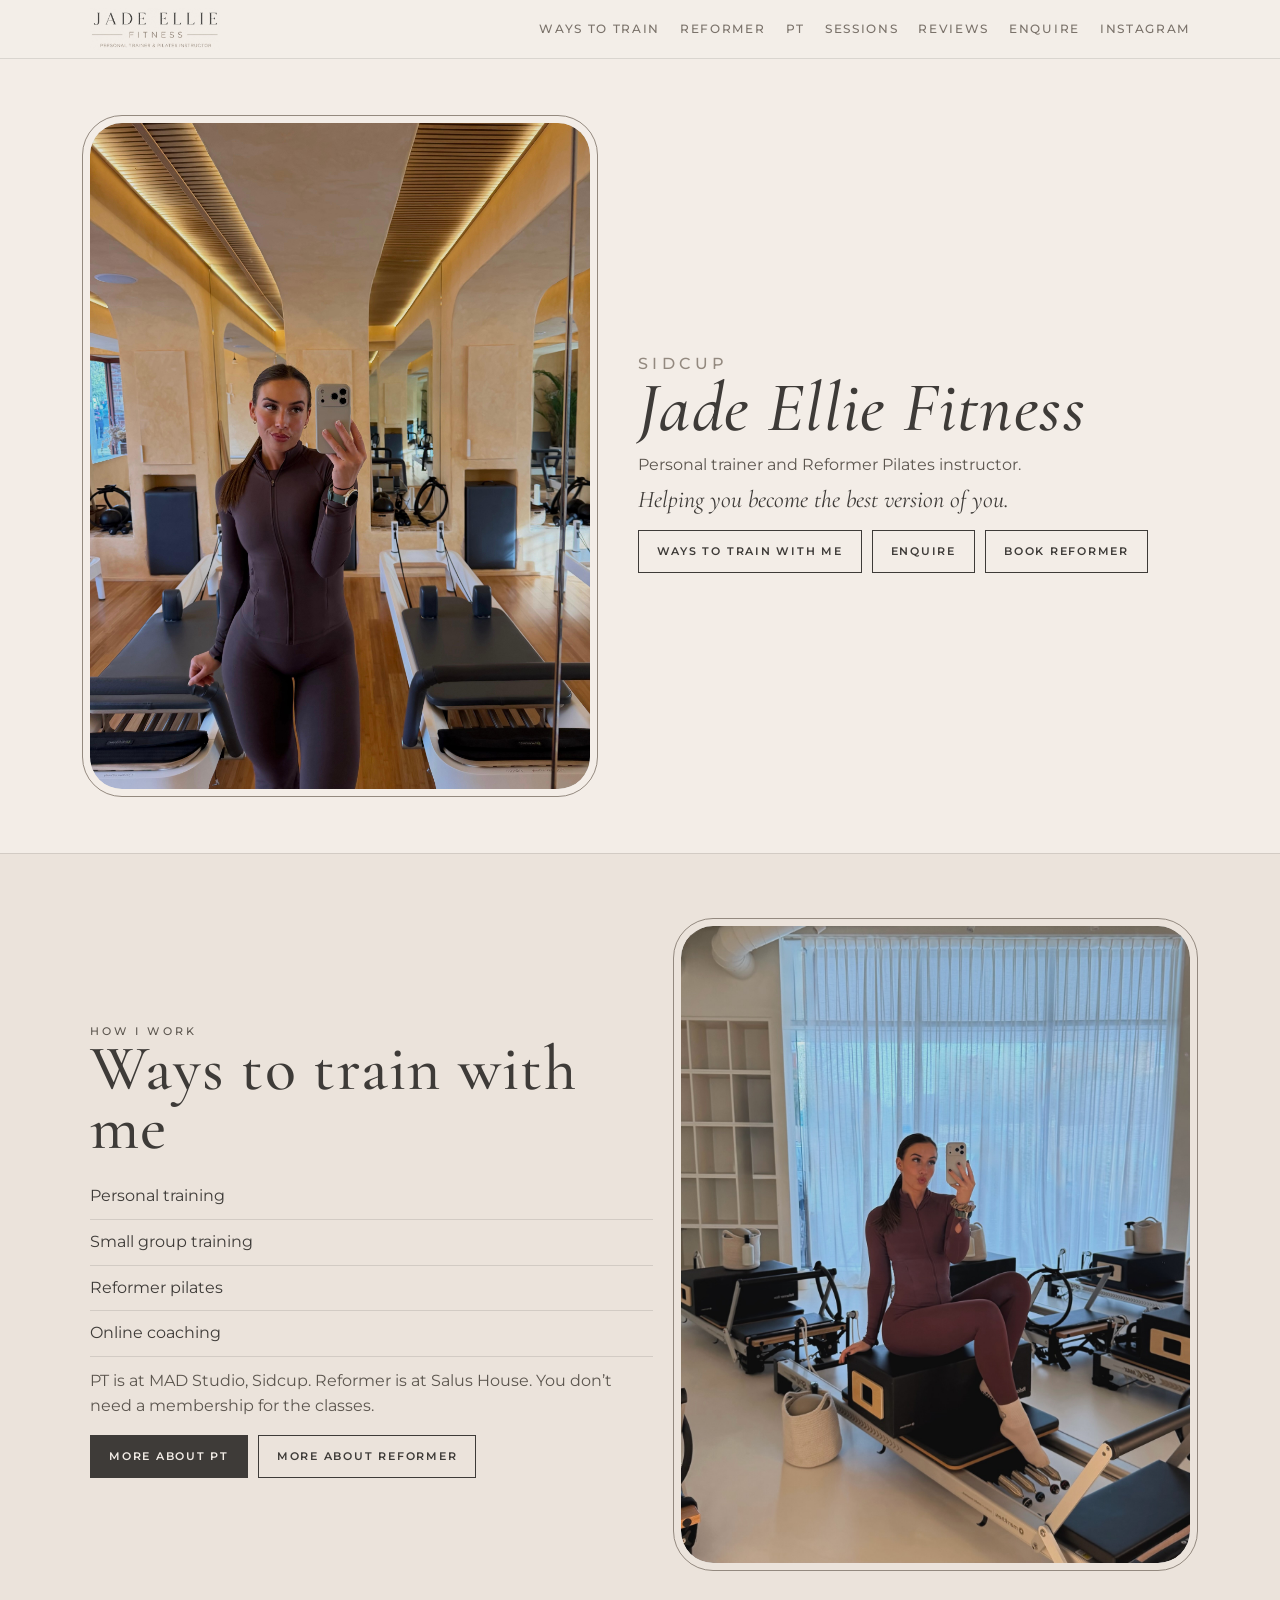
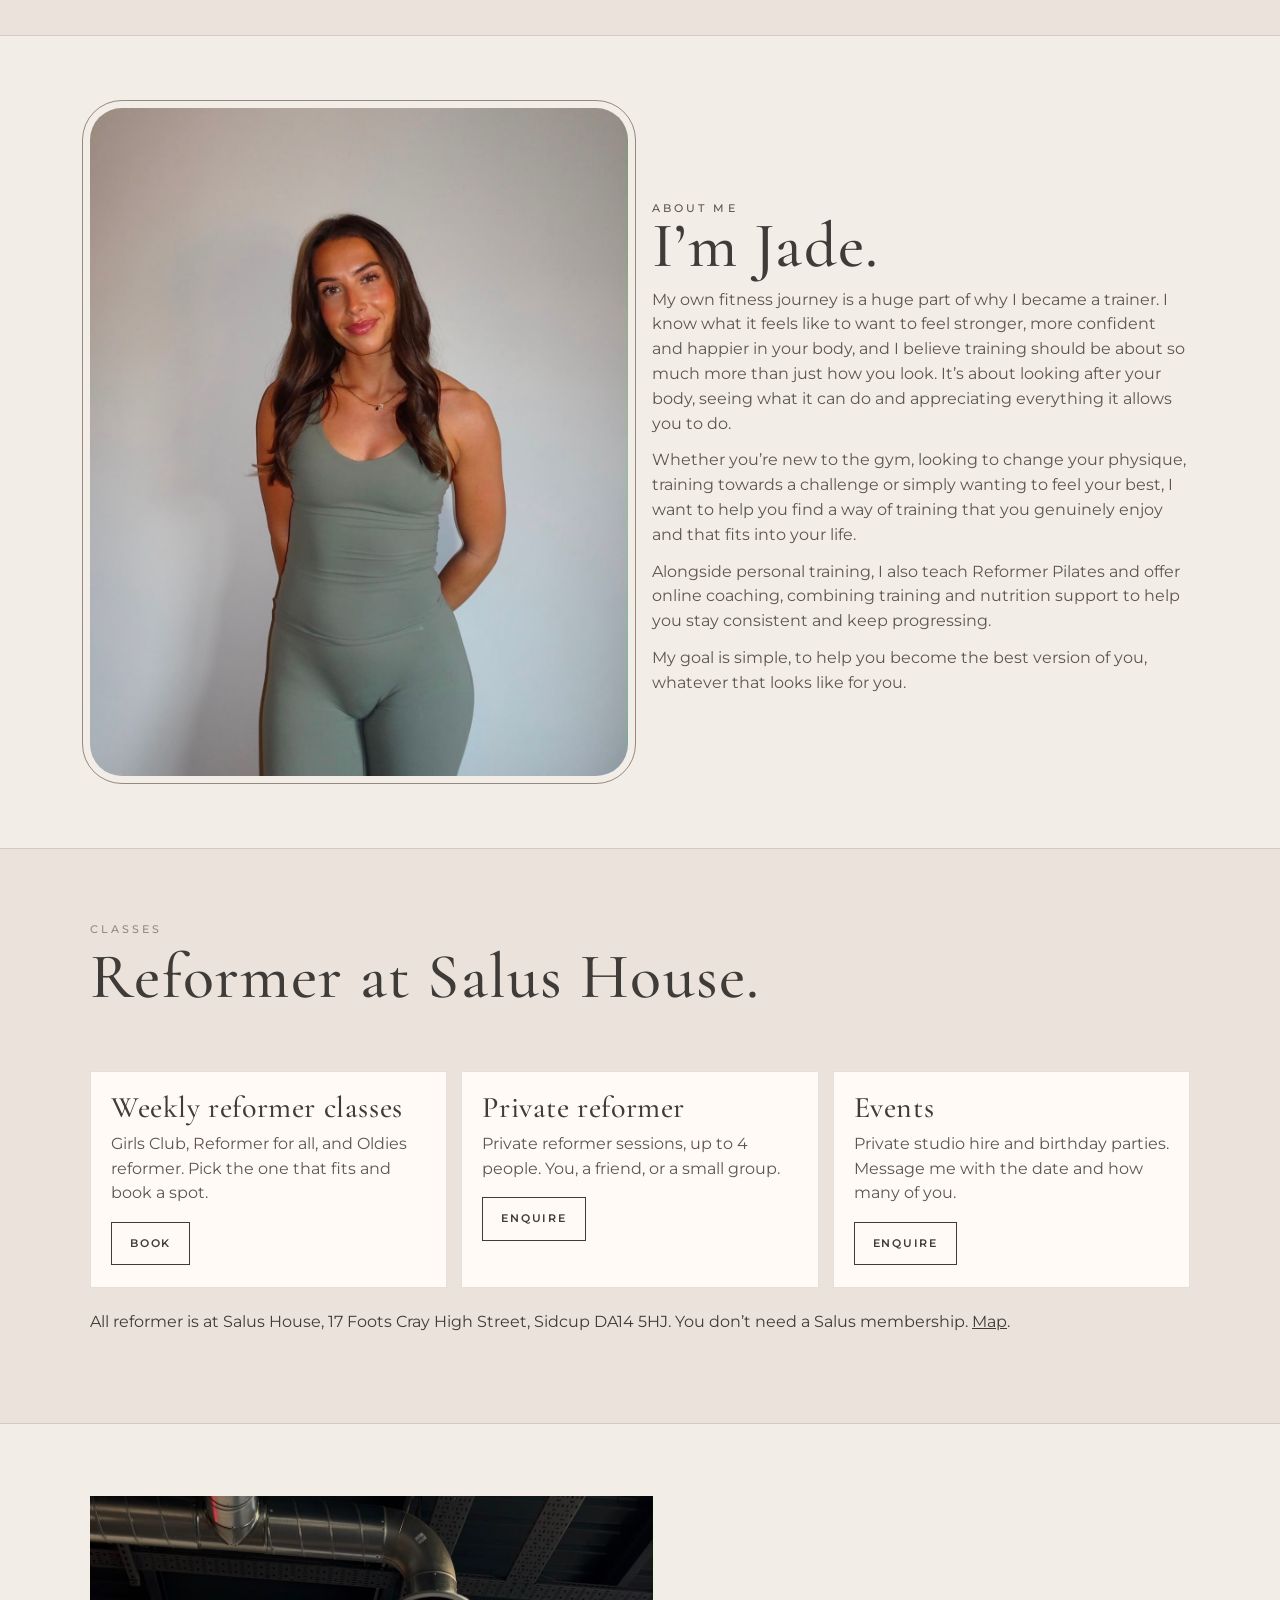
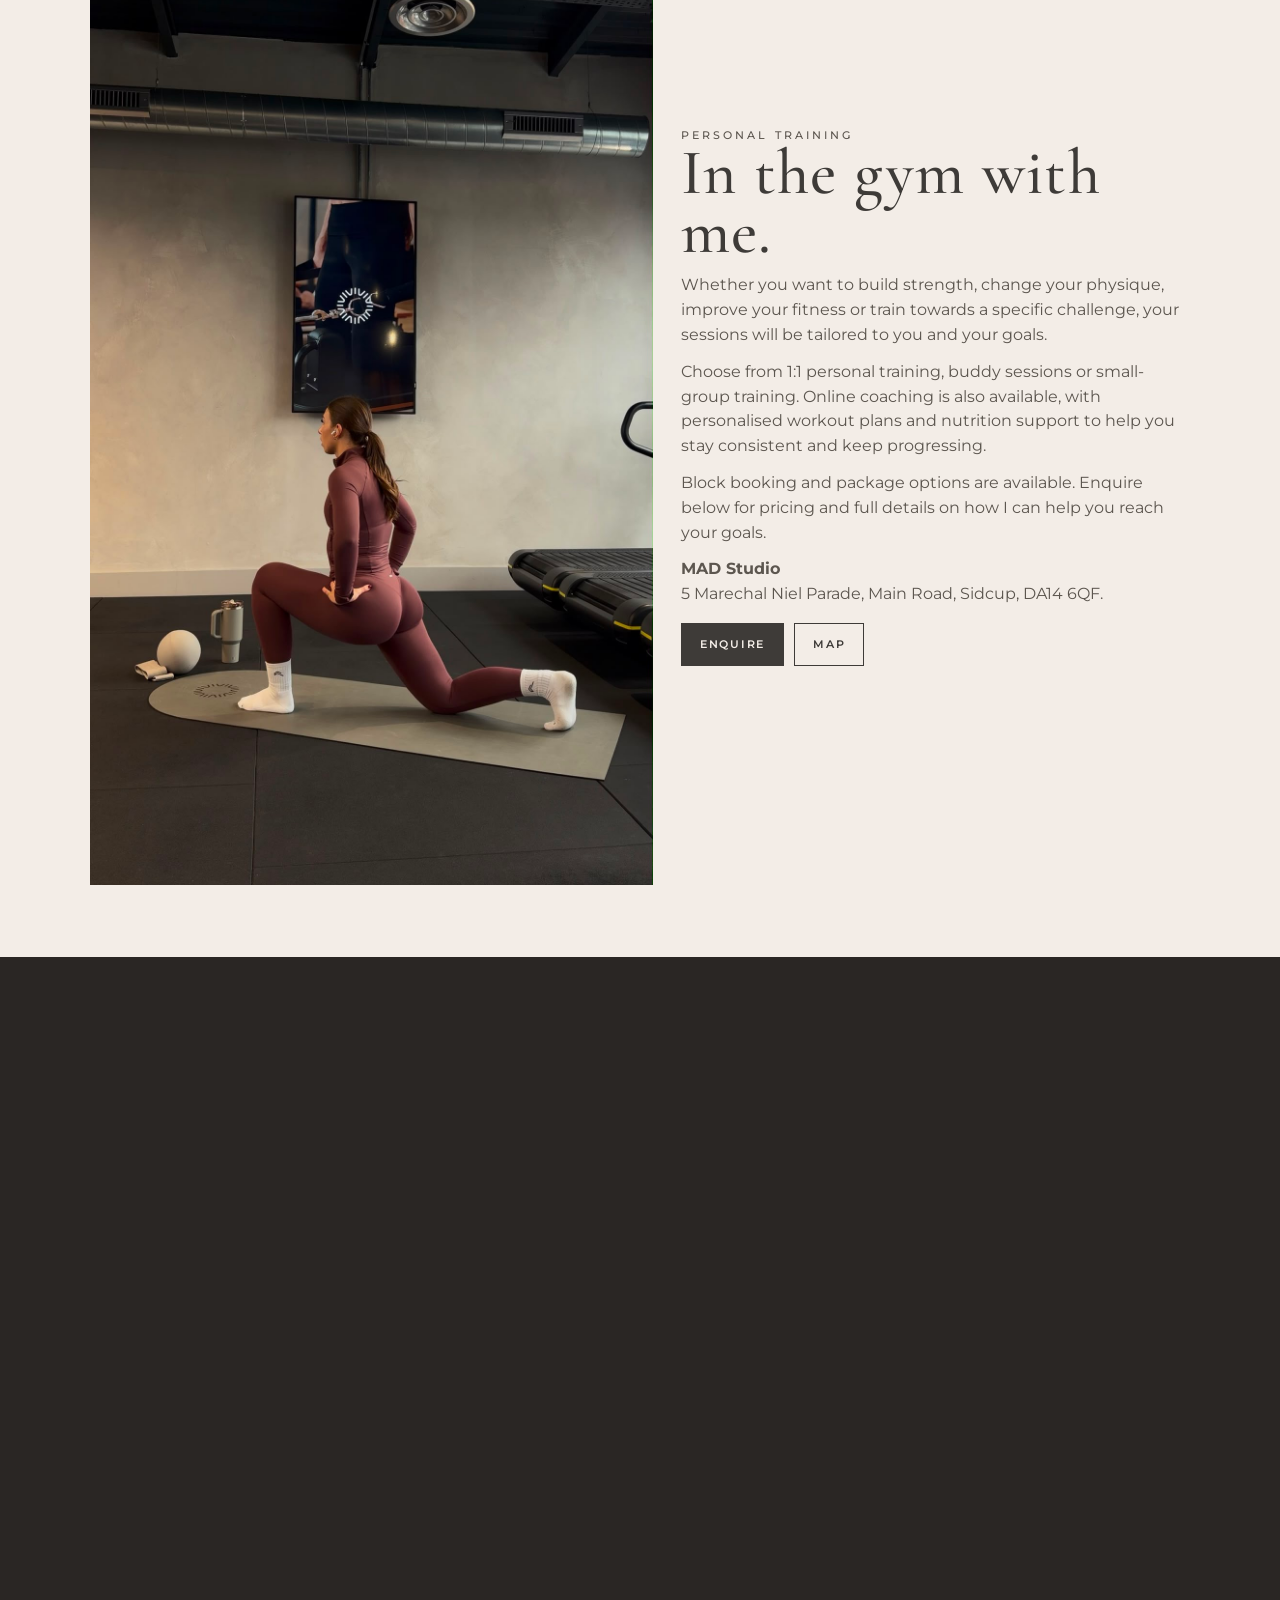
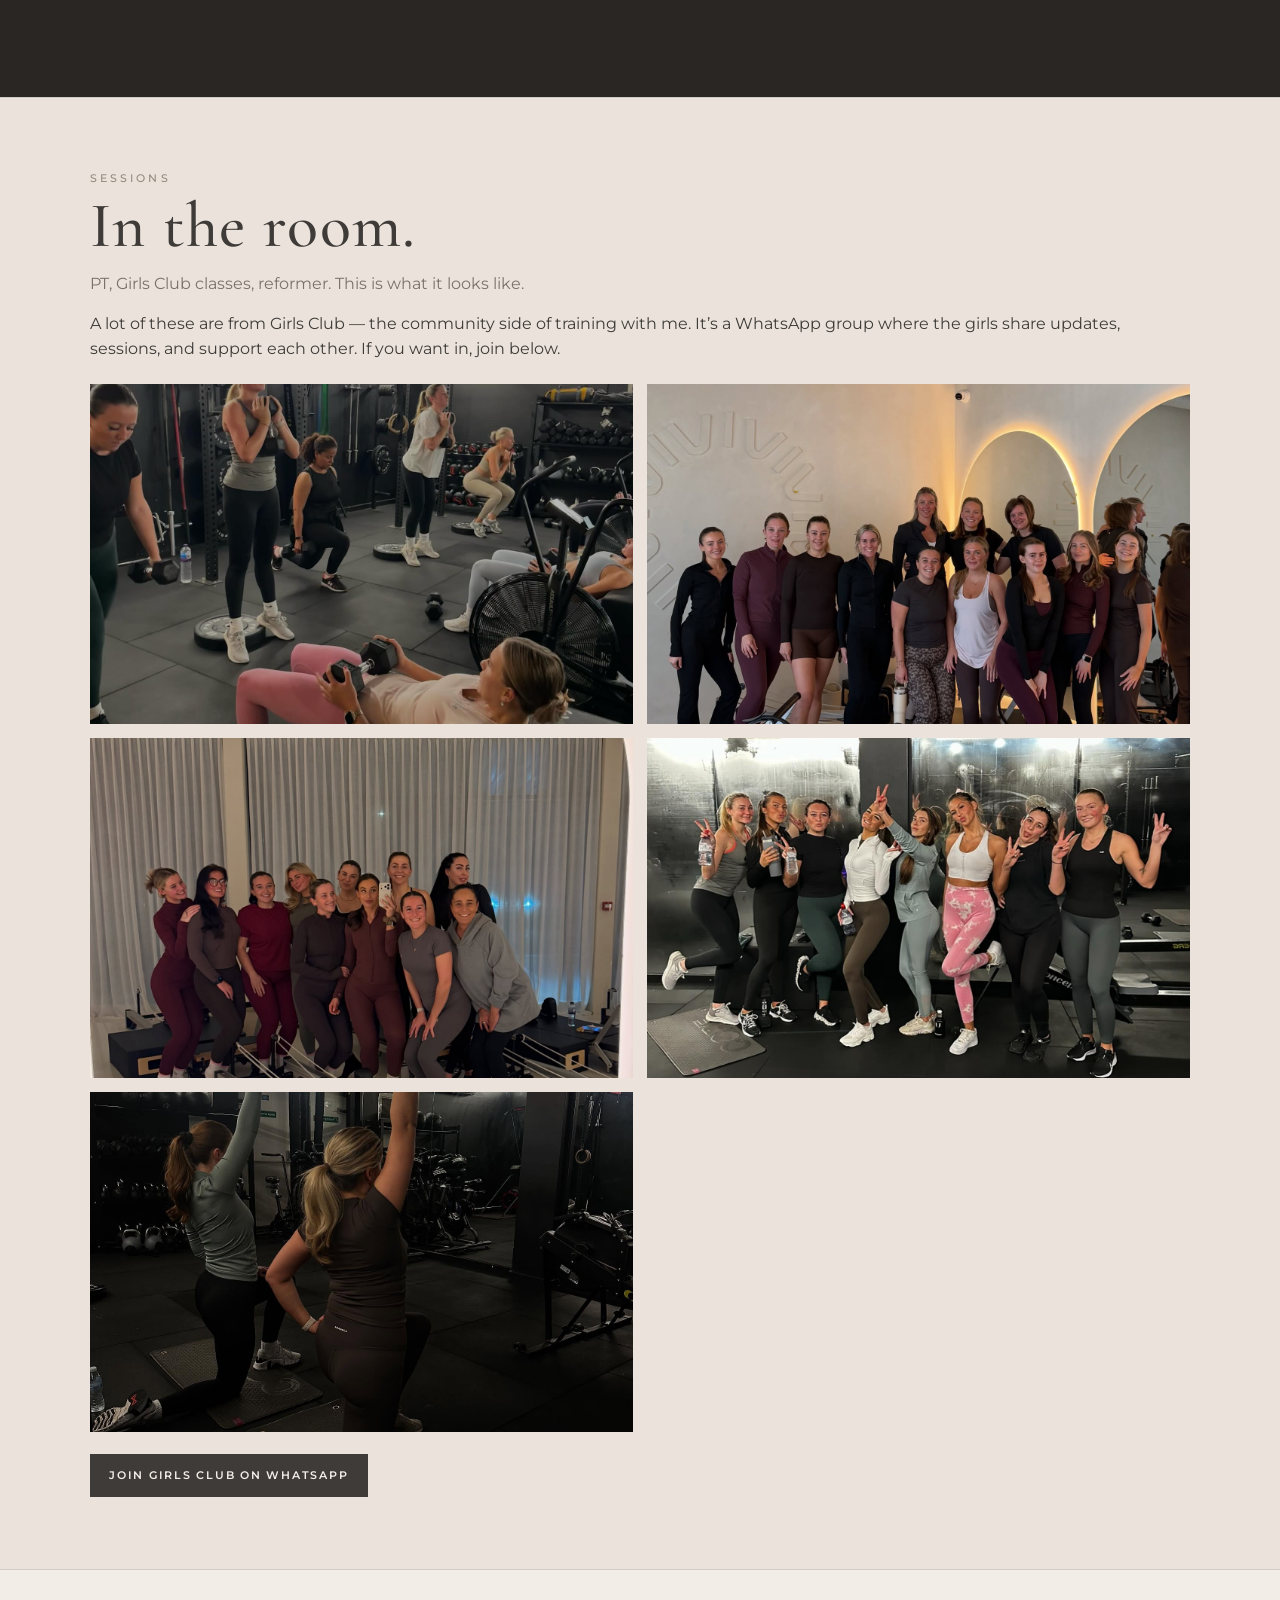
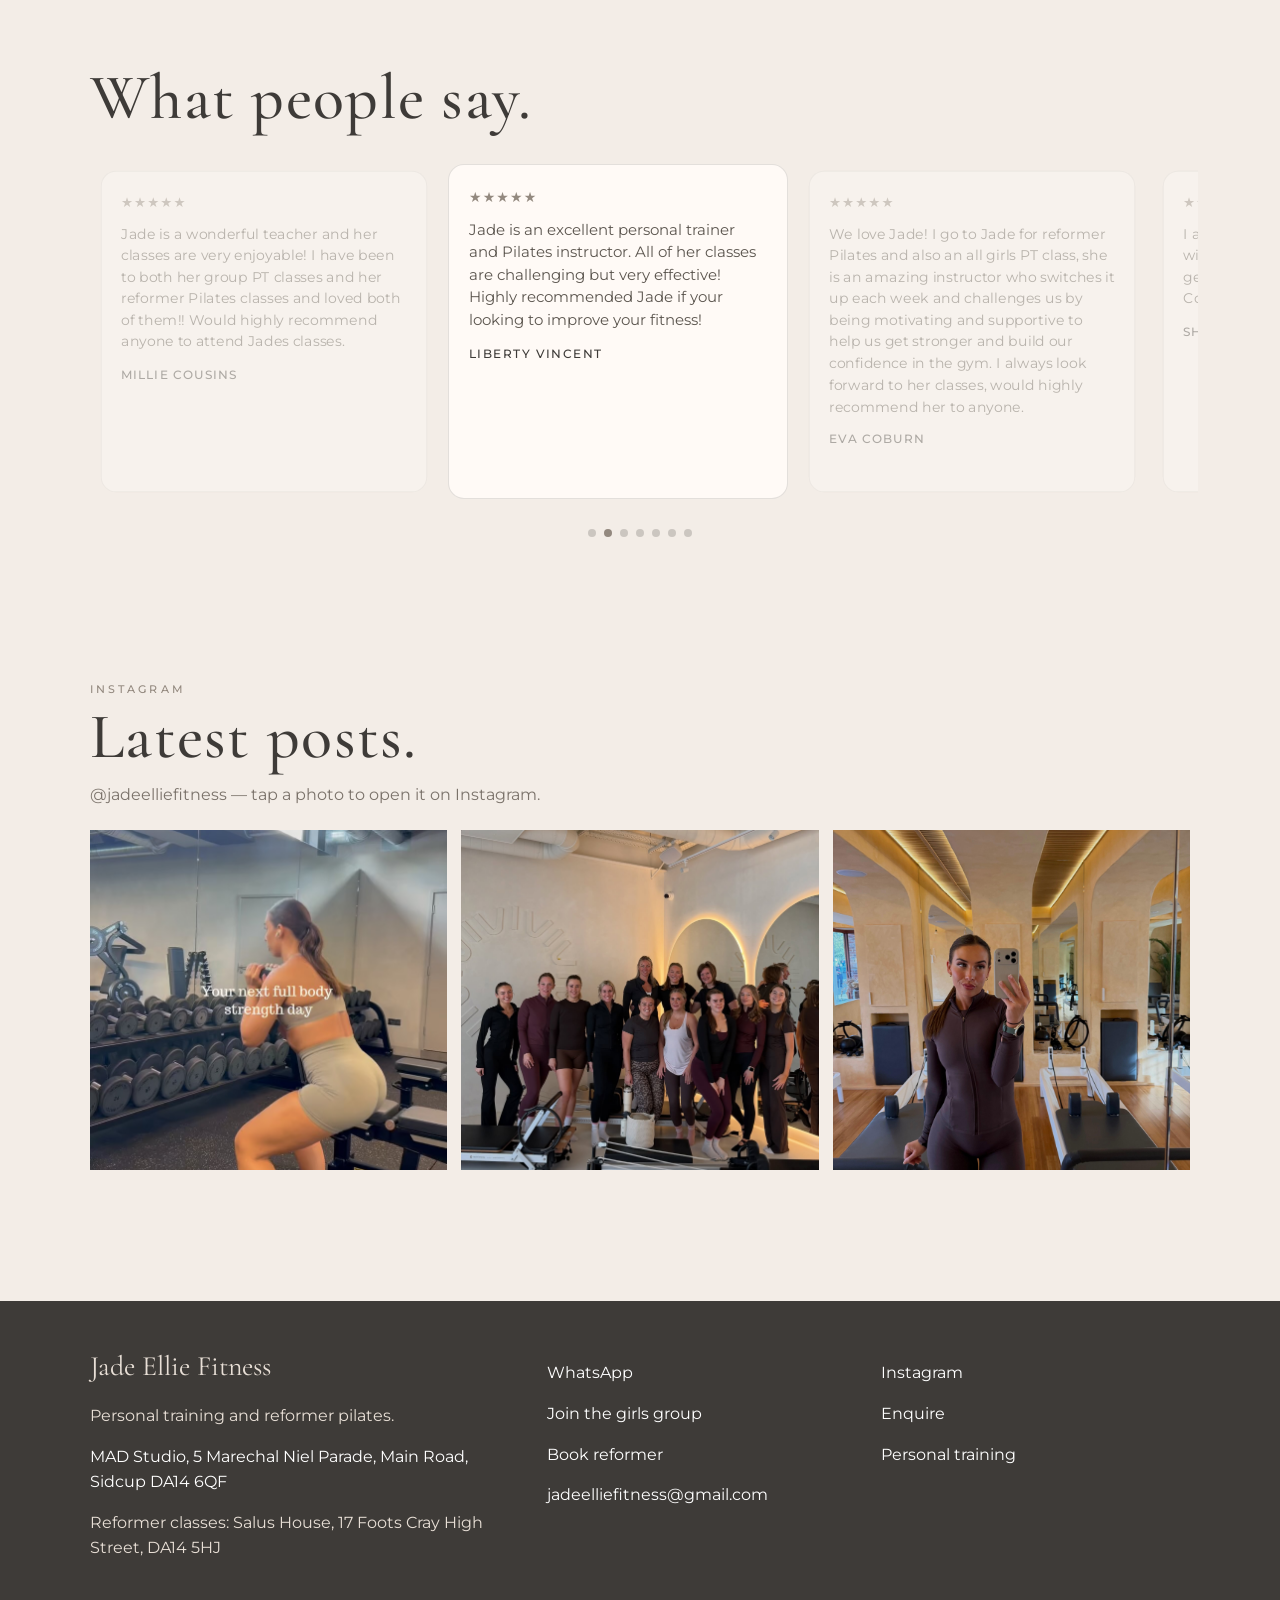
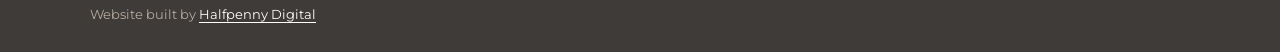
==== index.html @ 6b45842b "Cache-bust reviews.css v=3" ====
<!DOCTYPE html>
<html lang="en">
<head>
  <meta charset="utf-8" />
  <meta name="viewport" content="width=device-width, initial-scale=1" />
  <title>Jade Ellie Fitness — PT & reformer pilates, Sidcup</title>
  <meta name="description" content="Personal trainer and Reformer Pilates instructor. Helping you become the best version of you." />
  <link rel="preconnect" href="https://fonts.googleapis.com" />
  <link rel="preconnect" href="https://fonts.gstatic.com" crossorigin />
  <link href="https://fonts.googleapis.com/css2?family=Cormorant+Garamond:ital,wght@0,500;0,600;1,500&family=Montserrat:wght@400;500;600&display=swap" rel="stylesheet" />
  <link rel="stylesheet" href="css/styles.css?v=4" />
  <link rel="stylesheet" href="css/header-fix.css?v=2" />
  <link rel="stylesheet" href="css/scrub-lines.css?v=5" />
  <link rel="stylesheet" href="css/enquire.css?v=2" />
  <link rel="stylesheet" href="css/mobile-panels.css?v=43" />
  <link rel="stylesheet" href="css/reviews.css?v=3" />
</head>
<body>
  <div id="site-header"></div>

  <section class="hero">
    <div class="wrap hero-split">
      <figure class="hero-photo">
        <img src="photos/jade-reformer-studio.jpg" alt="Jade Ellie" />
      </figure>
      <div class="hero-copy">
        <p class="kicker hero-in d1">Sidcup</p>
        <h1 class="hero-in d2">Jade Ellie Fitness</h1>
        <p class="hero-in d3">Personal trainer and Reformer Pilates instructor.</p>
        <p class="hero-in d3 hero-tag">Helping you become the best version of you.</p>
        <div class="btn-row hero-in d4">
          <a class="btn ghost" href="#work">Ways to train with me</a>
          <a class="btn ghost" data-enquire href="enquire.html">Enquire</a>
          <a class="btn ghost" href="https://bookwhen.com/jadeelliefitness" target="_blank" rel="noreferrer">Book reformer</a>
        </div>
      </div>
    </div>
  </section>

  <section class="section alt" id="work">
    <div class="wrap split">
      <div class="copy">
        <p class="kicker reveal">How I work</p>
        <h2 class="reveal">Ways to train with me</h2>
        <ul class="include-list" data-stagger>
          <li>Personal training</li>
          <li>Small group training</li>
          <li>Reformer pilates</li>
          <li>Online coaching</li>
        </ul>
        <p class="reveal">PT is at MAD Studio, Sidcup. Reformer is at Salus House. You don’t need a membership for the classes.</p>
        <div class="btn-row reveal">
          <a class="btn" href="#pt">More about PT</a>
          <a class="btn ghost" href="#classes">More about Reformer</a>
        </div>
      </div>
      <figure class="photo-frame reveal">
        <img src="photos/action-08.jpg" alt="Jade in the reformer studio" />
      </figure>
    </div>
  </section>

  <section class="section" id="about">
    <div class="wrap about-grid">
      <div>
        <p class="kicker reveal">About me</p>
        <h2 class="reveal">I’m Jade.</h2>
        <p class="reveal">My own fitness journey is a huge part of why I became a trainer. I know what it feels like to want to feel stronger, more confident and happier in your body, and I believe training should be about so much more than just how you look. It’s about looking after your body, seeing what it can do and appreciating everything it allows you to do.</p>
        <p class="reveal about-more">Whether you’re new to the gym, looking to change your physique, training towards a challenge or simply wanting to feel your best, I want to help you find a way of training that you genuinely enjoy and that fits into your life.</p>
        <p class="reveal about-more">Alongside personal training, I also teach Reformer Pilates and offer online coaching, combining training and nutrition support to help you stay consistent and keep progressing.</p>
        <p class="reveal">My goal is simple, to help you become the best version of you, whatever that looks like for you.</p>
      </div>
      <figure class="about-photo reveal">
        <img src="photos/jade-portrait-studio.jpg" alt="Jade in sage green" />
      </figure>
    </div>
  </section>

  <section class="section alt" id="classes">
    <div class="wrap">
      <p class="kicker reveal">Classes</p>
      <h2 class="reveal">Reformer at Salus House.</h2>
      <p class="lede reveal">Grip socks on. Book on Bookwhen.</p>
      <div class="cards" data-stagger>
        <article class="card">
          <h3>Weekly reformer classes</h3>
          <p>Girls Club, Reformer for all, and Oldies reformer. Pick the one that fits and book a spot.</p>
          <a class="btn ghost" href="https://bookwhen.com/jadeelliefitness" target="_blank" rel="noreferrer">Book</a>
        </article>
        <article class="card">
          <h3>Private reformer</h3>
          <p>Private reformer sessions, up to 4 people. You, a friend, or a small group.</p>
          <a class="btn ghost" data-enquire href="enquire.html">Enquire</a>
        </article>
        <article class="card">
          <h3>Events</h3>
          <p>Private studio hire and birthday parties. Message me with the date and how many of you.</p>
          <a class="btn ghost" data-enquire href="enquire.html">Enquire</a>
        </article>
      </div>
      <p class="reveal" style="margin-top:22px">All reformer is at Salus House, 17 Foots Cray High Street, Sidcup DA14 5HJ. You don’t need a Salus membership. <a href="https://maps.google.com/?q=Salus+House+17+Foots+Cray+High+Street+Sidcup" target="_blank" rel="noreferrer">Map</a>.</p>
    </div>
  </section>

  <section class="section" id="pt">
    <div class="wrap split">
      <figure class="photo-frame reveal">
        <img src="photos/jade-lunge-stretch-gym.jpg" alt="Jade training at MAD Studio" />
      </figure>
      <div class="copy">
        <p class="kicker reveal">Personal training</p>
        <h2 class="reveal">In the gym with me.</h2>
        <p class="reveal">Whether you want to build strength, change your physique, improve your fitness or train towards a specific challenge, your sessions will be tailored to you and your goals.</p>
        <p class="reveal">Choose from 1:1 personal training, buddy sessions or small-group training. Online coaching is also available, with personalised workout plans and nutrition support to help you stay consistent and keep progressing.</p>
        <p class="reveal">Block booking and package options are available. Enquire below for pricing and full details on how I can help you reach your goals.</p>
        <p class="reveal"><strong>MAD Studio</strong><br />5 Marechal Niel Parade, Main Road, Sidcup, DA14 6QF.</p>
        <div class="btn-row reveal">
          <a class="btn" data-enquire href="enquire.html">Enquire</a>
          <a class="btn ghost" href="https://maps.google.com/?q=The+MAD+Studio+5+Marechal+Niel+Parade+Sidcup" target="_blank" rel="noreferrer">Map</a>
        </div>
      </div>
    </div>
  </section>

  <section class="scrub" id="scrub">
    <div class="scrub-sticky">
      <video
        class="scrub-video"
        src="videos/jade-clip-2.mp4?v=1"
        muted
        loop
        playsinline
        webkit-playsinline
        preload="auto"
      ></video>
      <div class="scrub-shade"></div>
      <div class="scrub-copy">
        <h2>
          <span class="scrub-line">BECAUSE</span>
          <span class="scrub-line">YOU CAN</span>
          <span class="scrub-line">DO BOTH</span>
        </h2>
      </div>
      <div class="scrub-copy right">
        <h2>
          <span class="scrub-line">BECAUSE</span>
          <span class="scrub-line">YOU CAN</span>
          <span class="scrub-line">DO BOTH</span>
        </h2>
      </div>
    </div>
  </section>

  <section class="section alt" id="studio">
    <div class="wrap">
      <p class="kicker reveal">Sessions</p>
      <h2 class="reveal">In the room.</h2>
      <p class="lede reveal">PT, Girls Club classes, reformer. This is what it looks like.</p>
      <p class="reveal">A lot of these are from Girls Club — the community side of training with me. It’s a WhatsApp group where the girls share updates, sessions, and support each other. If you want in, join below.</p>
      <div class="results" data-stagger>
        <figure><img src="photos/action-01.jpg" alt="PT session" /></figure>
        <figure><img src="photos/action-06.jpg" alt="Reformer class at Salus House" /></figure>
        <figure><img src="photos/action-07.jpg" alt="Reformer class in session" /></figure>
        <figure><img src="photos/action-05.jpg" alt="Girls Club class" /></figure>
        <figure><img src="photos/action-03.jpg" alt="Client training" /></figure>
      </div>
      <div class="btn-row reveal" style="margin-top:22px">
        <a class="btn" href="https://chat.whatsapp.com/F4NZ916MHPY9FshHsHrJ7d" target="_blank" rel="noreferrer">Join Girls Club on WhatsApp</a>
      </div>
    </div>
  </section>

  <section class="section" id="reviews">
    <div class="wrap">
      <p class="kicker reveal">Reviews</p>
      <h2 class="reveal">What people say.</h2>
      <div class="quote-scroller" id="quote-scroller">
        <div class="quotes" id="quotes">
          <figure class="quote is-active">
            <p class="stars" aria-label="5 stars">★★★★★</p>
            <blockquote>Jade is a wonderful teacher and her classes are very enjoyable! I have been to both her group PT classes and her reformer Pilates classes and loved both of them!! Would highly recommend anyone to attend Jades classes.</blockquote>
            <figcaption>Millie Cousins</figcaption>
          </figure>
          <figure class="quote">
            <p class="stars" aria-label="5 stars">★★★★★</p>
            <blockquote>Jade is an excellent personal trainer and Pilates instructor. All of her classes are challenging but very effective! Highly recommended Jade if your looking to improve your fitness!</blockquote>
            <figcaption>Liberty Vincent</figcaption>
          </figure>
          <figure class="quote">
            <p class="stars" aria-label="5 stars">★★★★★</p>
            <blockquote>We love Jade! I go to Jade for reformer Pilates and also an all girls PT class, she is an amazing instructor who switches it up each week and challenges us by being motivating and supportive to help us get stronger and build our confidence in the gym. I always look forward to her classes, would highly recommend her to anyone.</blockquote>
            <figcaption>Eva Coburn</figcaption>
          </figure>
          <figure class="quote">
            <p class="stars" aria-label="5 stars">★★★★★</p>
            <blockquote>I always look forward to my sessions with Jade, she's so encouraging and genuinely wants us to reach our goals! Couldn't recommend her enough.</blockquote>
            <figcaption>Shame Kelly</figcaption>
          </figure>
          <figure class="quote">
            <p class="stars" aria-label="5 stars">★★★★★</p>
            <blockquote>Jade is amazing! She's so supportive, motivating and always pushes me to do my best. I really enjoy our sessions and couldn't recommend her enough to anyone looking for a great personal trainer!</blockquote>
            <figcaption>Daisy Vincent</figcaption>
          </figure>
          <figure class="quote">
            <p class="stars" aria-label="5 stars">★★★★★</p>
            <blockquote>The BEST! Jade has taught me so much, from strength training and HYROX to running and nutrition. She's completely transformed my mindset, my confidence, and the way I train. I genuinely couldn't have achieved what I have so far, or continue pushing myself to be better, without her guidance and support. So grateful for her!</blockquote>
            <figcaption>Charlotte Tarrant</figcaption>
          </figure>
          <figure class="quote">
            <p class="stars" aria-label="5 stars">★★★★★</p>
            <blockquote>Can't recommend Jade enough! She explains everything so well and doesn't over complicate things.</blockquote>
            <figcaption>Sophie</figcaption>
          </figure>
        </div>
      </div>
      <div class="quote-dots" id="quote-dots"></div>
    </div>
  </section>

  <section class="section" id="social">
    <div class="wrap">
      <p class="kicker reveal">Instagram</p>
      <h2 class="reveal">Latest posts.</h2>
      <p class="lede reveal">@jadeelliefitness — tap a photo to open it on Instagram.</p>
      <div class="results ig-grid" data-stagger>
        <figure>
          <a href="https://www.instagram.com/p/DcEUj0JimnQ/" target="_blank" rel="noreferrer">
            <img src="photos/ig-1.jpg" alt="Latest Instagram post" />
          </a>
        </figure>
        <figure>
          <a href="https://www.instagram.com/reel/DdVx5gds-0t/" target="_blank" rel="noreferrer">
            <img src="photos/action-06.jpg" alt="Instagram reel" />
          </a>
        </figure>
        <figure>
          <a href="https://www.instagram.com/reel/Dd6GhRxuMNs/" target="_blank" rel="noreferrer">
            <img src="photos/jade-reformer-studio.jpg" alt="Latest Instagram reel" />
          </a>
        </figure>
      </div>
      <div class="btn-row reveal">
        <a class="btn" href="https://www.instagram.com/jadeelliefitness/" target="_blank" rel="noreferrer">Open Instagram</a>
      </div>
    </div>
  </section>

  <div id="site-footer"></div>
  <script src="js/site.js?v=14"></script>
</body>
</html>
---- css/styles.css ----
:root {
  --bg: #f3ede7;
  --bg-2: #ebe3db;
  --ink: #3e3b38;
  --muted: #7a726a;
  --blush: #f4b6c8;
  --taupe: #93897f;
  --line: rgba(62,59,56,0.14);
  --card: #fffaf6;
}
* { box-sizing: border-box; }
html { scroll-behavior: smooth; }
body {
  margin: 0;
  font-family: "Montserrat", system-ui, sans-serif;
  color: var(--ink);
  background: var(--bg);
  line-height: 1.55;
}
img { max-width: 100%; display: block; }
a { color: inherit; }
h1, h2, h3 {
  font-family: "Cormorant Garamond", Georgia, serif;
  font-weight: 500;
  letter-spacing: 0.02em;
  line-height: 0.92;
  margin: 0;
}
.preview-banner {
  background: #3e3b38;
  color: #d8cfc6;
  font-size: 11px;
  letter-spacing: 0.12em;
  text-transform: uppercase;
  text-align: center;
  padding: 8px 12px;
}
.preview-banner a { color: #fff; text-underline-offset: 3px; }
.wrap { width: min(1100px, calc(100% - 32px)); margin: 0 auto; }
.narrow { max-width: 640px; }
#site-header { position: sticky; top: 0; z-index: 50; }
.site-header {
  background: rgba(243,237,231,0.94);
  border-bottom: 1px solid var(--line);
  backdrop-filter: blur(12px);
}
.header-inner {
  display: flex;
  align-items: center;
  justify-content: space-between;
  gap: 16px;
  padding: 8px 0;
}
.brand img {
  height: 42px;
  width: auto;
  object-fit: contain;
}
.desk-nav { display: none; flex-wrap: wrap; gap: 8px 20px; }
.desk-nav a {
  text-decoration: none;
  font-size: 12px;
  letter-spacing: 0.14em;
  text-transform: uppercase;
  color: var(--muted);
  font-weight: 500;
}
.desk-nav a:hover, .desk-nav a.active { color: var(--ink); }
.menu-btn {
  width: 44px; height: 44px;
  border: 1px solid var(--ink);
  background: transparent;
  display: inline-flex;
  flex-direction: column;
  align-items: center;
  justify-content: center;
  gap: 5px;
  cursor: pointer;
}
.menu-btn { position: relative; z-index: 70; }
.menu-btn span { display: block; width: 16px; height: 2px; background: var(--ink); transition: transform 0.2s ease, opacity 0.2s ease; }
.menu-open .menu-btn span:nth-child(1) { transform: translateY(7px) rotate(45deg); }
.menu-open .menu-btn span:nth-child(2) { opacity: 0; }
.menu-open .menu-btn span:nth-child(3) { transform: translateY(-7px) rotate(-45deg); }
.mobile-nav {
  position: fixed; inset: 0; z-index: 40;
  background: var(--bg);
  padding: 128px 24px 40px;
}
.site-header { position: relative; z-index: 60; }
.mobile-nav nav { display: flex; flex-direction: column; gap: 8px; }
.mobile-nav a {
  font-family: "Cormorant Garamond", Georgia, serif;
  font-size: 42px;
  text-decoration: none;
  line-height: 1.05;
}
.mobile-cta {
  display: none;
  position: fixed;
  left: 0; right: 0; bottom: 0;
  z-index: 45;
  gap: 8px;
  padding: 10px 12px calc(10px + env(safe-area-inset-bottom));
  background: rgba(243,237,231,0.96);
  border-top: 1px solid var(--line);
}
.mobile-cta .btn { flex: 1; text-align: center; }
.hero {
  position: relative;
  min-height: 58vh;
  display: flex;
  align-items: flex-end;
  overflow: hidden;
  color: #fff;
  background: #2a2624;
}
.hero-img {
  position: absolute;
  inset: 0;
  width: 100%;
  height: 100%;
  object-fit: cover;
  object-position: center 18%;
}
.hero::after {
  content: "";
  position: absolute;
  inset: 0;
  background: linear-gradient(180deg, rgba(42,38,36,0.05) 20%, rgba(42,38,36,0.72) 100%);
}
.hero-copy { position: relative; z-index: 1; padding: 16px 0 28px; }
.hero .kicker { color: var(--blush); }
.hero-in {
  opacity: 0;
  transform: translateY(18px);
  animation: heroIn 0.8s ease forwards;
}
.hero-in.d1 { animation-delay: 0.05s; }
.hero-in.d2 { animation-delay: 0.18s; }
.hero-in.d3 { animation-delay: 0.34s; }
.hero-in.d4 { animation-delay: 0.48s; }
@keyframes heroIn { to { opacity: 1; transform: none; } }
.kicker {
  font-size: 11px;
  letter-spacing: 0.28em;
  text-transform: uppercase;
  font-weight: 500;
  margin: 0 0 10px;
  color: var(--taupe);
}
h1 { font-size: clamp(46px, 11vw, 92px); font-style: italic; }
h2 { font-size: clamp(36px, 7vw, 64px); }
h3 { font-size: 30px; }
.lede { font-size: 16px; color: var(--muted); }
.hero p { max-width: 32em; margin: 12px 0 0; font-size: 15px; color: #f6f0ea; }
.btn-row { display: flex; flex-wrap: wrap; gap: 10px; margin-top: 16px; }
.btn {
  display: inline-block;
  background: var(--ink);
  color: #f3ede7;
  text-decoration: none;
  padding: 12px 18px;
  font-size: 11px;
  font-weight: 600;
  letter-spacing: 0.16em;
  text-transform: uppercase;
  border: 1px solid var(--ink);
}
.btn.ghost {
  background: transparent;
  color: inherit;
  border-color: currentColor;
}
.hero .btn.ghost { color: #fff; border-color: #fff; }
.section { padding: 52px 0; }
.section.alt {
  background: var(--bg-2);
  border-top: 1px solid var(--line);
  border-bottom: 1px solid var(--line);
}
.split { display: grid; gap: 28px; }
.copy p, .about-grid p { margin: 12px 0 0; color: #5c564f; }
.include-list {
  list-style: none;
  margin: 16px 0 0;
  padding: 0;
}
.include-list li {
  padding: 10px 0;
  border-bottom: 1px solid var(--line);
}
.photo-frame {
  margin: 0;
  overflow: hidden;
  background: #ddd;
}
.photo-frame img { width: 100%; height: 100%; object-fit: cover; min-height: 280px; }
.about-grid { display: grid; gap: 24px; }
.about-photo { margin: 0; }
.about-photo img { width: 100%; height: auto; }
.cards { display: grid; gap: 14px; margin-top: 24px; }
.card {
  background: var(--card);
  border: 1px solid var(--line);
  padding: 22px 20px;
}
.card p { margin: 10px 0 16px; color: #5c564f; }
.price {
  font-family: "Cormorant Garamond", Georgia, serif;
  font-size: 28px;
  margin: 0 0 14px !important;
}
.results {
  display: grid;
  grid-template-columns: 1fr;
  gap: 12px;
  margin-top: 22px;
}
.results figure { margin: 0; overflow: hidden; background: #ddd; }
.results img { width: 100%; height: 280px; object-fit: cover; }
.ig-grid a { display: block; }
.reveal {
  opacity: 0;
  transform: translateY(24px);
  transition: opacity 0.7s ease, transform 0.7s ease;
}
.reveal.is-in { opacity: 1; transform: none; }
.scrub { position: relative; height: 260vh; background: #2a2624; }
.scrub-sticky {
  position: sticky;
  top: 0;
  height: 100svh;
  overflow: hidden;
  transform: translateZ(0);
}
.scrub-fallback,
.scrub-video {
  position: absolute;
  inset: 0;
  width: 100%;
  height: 100%;
  object-fit: cover;
}
.scrub-fallback { z-index: 0; }
.scrub-video { z-index: 1; pointer-events: none; }
.scrub-shade {
  position: absolute;
  inset: 0;
  z-index: 2;
  background: linear-gradient(180deg, rgba(42,38,36,0.1) 0%, rgba(42,38,36,0.55) 100%);
}
.scrub-copy {
  position: absolute;
  left: 16px;
  right: 16px;
  bottom: 110px;
  z-index: 3;
  color: #fff;
}
.scrub-copy .kicker { color: var(--blush); }
footer {
  background: #3e3b38;
  color: #e8dfd6;
  padding: 44px 0 96px;
}
.foot-name {
  font-family: "Cormorant Garamond", Georgia, serif;
  font-size: 28px;
  margin: 0 0 8px;
}
.footer-grid { display: grid; gap: 24px; }
footer a { color: #fff; text-decoration: none; }
.credit { margin-top: 28px; font-size: 13px; color: #b5aaa0; }
.credit a { text-decoration: underline; text-underline-offset: 3px; }
@media (min-width: 820px) {
  .desk-nav { display: flex; }
  .menu-btn, .mobile-nav, .mobile-cta { display: none !important; }
  .hero { min-height: 86vh; }
  .hero-copy { padding: 56px 0 64px; }
  .hero p { font-size: 18px; }
  .section { padding: 72px 0; }
  .split { grid-template-columns: 1.05fr 0.95fr; align-items: center; }
  .about-grid { grid-template-columns: 1fr 1fr; align-items: center; }
  .cards { grid-template-columns: 1fr 1fr 1fr; }
  .results { grid-template-columns: 1fr 1fr; gap: 14px; }
  .ig-grid { grid-template-columns: 1fr 1fr 1fr; }
  .results img { height: 340px; }
  .footer-grid { grid-template-columns: 1.4fr 1fr 1fr; }
  footer { padding-bottom: 28px; }
  .brand img { height: 52px; }
  .scrub-copy {
    left: max(16px, calc((100% - 1100px) / 2));
    bottom: 56px;
  }
}
@media (max-width: 819px) {
  .mobile-cta {
    display: flex;
    transform: translateY(110%);
    opacity: 0;
    pointer-events: none;
    transition: transform 0.35s ease, opacity 0.35s ease;
  }
  .dock-on .mobile-cta {
    transform: none;
    opacity: 1;
    pointer-events: auto;
  }
  .dock-on { padding-bottom: 84px; }
  .hero {
    min-height: 0;
    height: min(520px, calc(100svh - 120px));
    align-items: flex-end;
  }
  .hero-img { object-position: center 12%; }
  .hero-copy { padding: 8px 0 16px; }
  h1 { font-size: clamp(40px, 12vw, 58px); }
  .hero p { font-size: 14px; }
  .photo-frame { display: none; }
  #pt .photo-frame { display: block; }
}
@media (prefers-reduced-motion: reduce) {
  .hero-in, .btn { animation: none !important; }
  .mobile-cta { transition: none; }
  .reveal, .hero-in { opacity: 1; transform: none; transition: none; }
  .scrub { height: auto; }
  .scrub-sticky { position: relative; height: 70vh; }
}
---- css/header-fix.css ----
.site-header {
  background: #f3eee8;
  border-bottom: 1px solid var(--line);
}
.brand img {
  height: 42px;
  width: auto;
  object-fit: contain;
  background: #f3eee8;
}
---- css/scrub-lines.css ----
.scrub-line {
  display: block;
  opacity: 0;
  transform: translateY(18px);
  transition: opacity 0.45s ease, transform 0.45s ease;
}
.scrub-line.is-on {
  opacity: 1;
  transform: none;
}
.scrub-copy h2 {
  font-size: clamp(42px, 9vw, 88px);
  font-style: italic;
  line-height: 0.9;
}
.hero .kicker,
.scrub-copy .kicker {
  color: #fff;
}
.scrub-copy.right { display: none; }

@media (min-width: 820px) {
  .scrub-video,
  .scrub-fallback {
    object-fit: contain;
    background: #2a2624;
  }
  .scrub-shade {
    background: linear-gradient(180deg, rgba(42, 38, 36, 0.1) 0%, rgba(42, 38, 36, 0.4) 100%);
  }
  .scrub-copy {
    top: 50%;
    bottom: auto;
    left: 0;
    right: auto;
    width: 22%;
    transform: translateY(-50%);
    text-align: center;
    z-index: 3;
  }
  .scrub-copy.right {
    display: block;
    left: auto;
    right: 0;
  }
  .scrub-copy h2 {
    font-size: clamp(28px, 3.2vw, 48px);
  }
}
---- css/enquire.css ----
.enquire {
  background: var(--bg);
  min-height: calc(100svh - 80px);
  padding: 40px 0 80px;
}
.enquire-card {
  background: var(--card);
  border: 1px solid var(--line);
  padding: 28px 22px 24px;
  max-width: 640px;
}
.enquire-top {
  display: flex;
  justify-content: space-between;
  align-items: baseline;
  gap: 12px;
  margin-bottom: 10px;
}
.enquire-count {
  font-size: 11px;
  letter-spacing: 0.18em;
  text-transform: uppercase;
  color: var(--muted);
  margin: 0;
}
.enquire-bar {
  height: 3px;
  background: rgba(62,59,56,0.12);
  margin: 0 0 28px;
}
.enquire-bar span {
  display: block;
  height: 100%;
  width: 0;
  background: var(--ink);
  transition: width 0.35s ease;
}
.enquire-q {
  font-size: clamp(32px, 6vw, 48px);
  margin: 0 0 22px;
}
.enquire-field, .enquire-area {
  width: 100%;
  border: 0;
  border-bottom: 1px solid var(--ink);
  background: transparent;
  font: inherit;
  font-size: 16px;
  color: var(--ink);
  padding: 10px 0;
  outline: none;
}
.enquire-area { min-height: 120px; resize: vertical; }
.enquire-choices {
  display: grid;
  gap: 10px;
}
.enquire-choice {
  text-align: left;
  background: transparent;
  border: 1px solid var(--line);
  padding: 14px 16px;
  font: inherit;
  font-size: 15px;
  color: var(--ink);
  cursor: pointer;
}
.enquire-choice.is-on {
  border-color: var(--ink);
  background: #fff;
}
.enquire-nav {
  display: flex;
  align-items: center;
  justify-content: space-between;
  gap: 12px;
  margin-top: 28px;
}
.enquire-back {
  background: none;
  border: 0;
  padding: 0;
  font: inherit;
  font-size: 13px;
  letter-spacing: 0.12em;
  text-transform: uppercase;
  color: var(--muted);
  cursor: pointer;
  text-decoration: none;
}
.enquire-error {
  color: #8a3d3d;
  font-size: 14px;
  margin: 12px 0 0;
}
.enquire-done h2 { margin-bottom: 12px; }
.enquire-done p { color: #5c564f; }
@media (max-width: 819px) {
  .about-locations { display: none; }
}
@media (min-width: 820px) {
  .enquire-card { padding: 40px 40px 32px; }
}
---- css/mobile-panels.css ----
@media (max-width: 819px) {
  .hero {
    height: 680px;
    min-height: 680px;
    max-height: 680px;
    align-items: center;
    color: var(--ink);
    background: #f3ede7;
  }
  .hero-split {
    position: static;
    width: 100%;
    margin: 0;
  }
  .hero-photo {
    position: absolute;
    top: auto;
    bottom: 0;
    right: 0;
    left: auto;
    width: 62%;
    height: 135%;
    margin: 0;
  }
  .hero-photo img {
    width: 100%;
    height: 100%;
    object-fit: cover;
    object-position: 32% 100%;
  }
  .hero::after {
    content: "" !important;
    position: absolute !important;
    inset: 0 !important;
    z-index: 1;
    background: linear-gradient(90deg, #f3ede7 0%, #f3ede7 40%, rgba(243, 237, 231, 0.9) 46%, rgba(243, 237, 231, 0.4) 54%, rgba(243, 237, 231, 0) 62%) !important;
  }
  .hero-copy {
    position: relative;
    z-index: 2;
    width: 46%;
    max-width: 190px;
    margin: 0;
    margin-right: auto;
    padding: 16px 4px 16px 14px;
  }
  .hero .kicker,
  .hero h1,
  .hero p {
    color: var(--ink);
  }
  .hero .kicker { margin-bottom: 16px; }
  .hero h1 { font-size: clamp(32px, 9vw, 44px); margin-bottom: 14px; }
  .hero p { font-size: 12.5px; line-height: 1.4; margin-top: 0; margin-bottom: 6px; }
  .hero .hero-tag {
    font-family: "Cormorant Garamond", Georgia, serif;
    font-style: italic;
    font-size: 17px;
    line-height: 1.2;
    margin-top: 8px;
  }
  .hero .btn-row {
    gap: 8px;
    margin-top: 18px;
    flex-direction: column;
    align-items: flex-start;
  }
  .hero .btn.ghost {
    color: var(--ink);
    border-color: var(--ink);
    background: rgba(243, 237, 231, 0.7);
    padding: 10px 10px;
    width: 152px;
    text-align: center;
    box-sizing: border-box;
  }

  #about.section {
    position: relative;
    height: 680px;
    min-height: 680px;
    max-height: 680px;
    padding: 0 !important;
    overflow: hidden;
    background: #f3ede7;
  }
  #about .wrap {
    position: static !important;
    width: 46% !important;
    max-width: 190px;
    height: 680px;
    margin: 0 0 0 auto !important;
    padding: 20px 14px 16px 4px;
    display: flex;
    align-items: flex-start;
    justify-content: flex-end;
  }
  #about .about-grid { display: block; }
  #about .about-grid > div {
    position: relative;
    z-index: 2;
    text-align: right;
  }
  #about .about-more { display: none; }
  #about .about-photo {
    position: absolute !important;
    top: 0 !important;
    left: 0 !important;
    right: auto !important;
    bottom: 0 !important;
    width: 62% !important;
    height: 680px !important;
    margin: 0 !important;
    z-index: 0;
  }
  #about .about-photo img {
    width: 100% !important;
    height: 680px !important;
    object-fit: cover;
    object-position: 58% 22%;
    transform: none !important;
  }
  #about::after {
    content: "" !important;
    position: absolute !important;
    inset: 0 !important;
    z-index: 1;
    background: linear-gradient(270deg, #f3ede7 0%, #f3ede7 40%, rgba(243, 237, 231, 0.9) 46%, rgba(243, 237, 231, 0.4) 54%, rgba(243, 237, 231, 0) 62%) !important;
    pointer-events: none;
  }
}

@media (min-width: 820px) {
  .hero {
    min-height: 0;
    height: auto;
    align-items: stretch;
    color: var(--ink);
    background: var(--bg);
    padding: 64px 0;
  }
  .hero::after { display: none; }
  .hero-split {
    display: grid;
    grid-template-columns: 0.95fr 1.05fr;
    gap: 48px;
    align-items: center;
  }
  .hero-photo {
    margin: 0;
    overflow: hidden;
    background: #ddd;
    border-radius: 32px;
    outline: 1.5px solid var(--taupe);
    outline-offset: 7px;
  }
  .hero-photo img {
    width: 100%;
    height: 100%;
    object-fit: cover;
    min-height: 520px;
    object-position: center 30%;
    border-radius: 32px;
  }
  .hero-copy { padding: 0; }
  .hero .kicker { color: var(--taupe); }
  .hero h1 { color: var(--ink); font-size: clamp(52px, 5.5vw, 76px); }
  .hero p { color: #5c564f; font-size: 16px; max-width: none; }
  .hero .hero-tag {
    font-family: "Cormorant Garamond", Georgia, serif;
    font-style: italic;
    font-size: 24px;
    line-height: 1.15;
    color: var(--ink);
    margin-top: 8px;
  }
  .hero .btn.ghost {
    color: var(--ink);
    border-color: var(--ink);
    background: transparent;
  }
  #about .about-grid {
    grid-template-columns: 1fr 1fr;
    align-items: center;
  }
  #about .about-photo {
    order: -1;
    border-radius: 32px;
    outline: 1.5px solid var(--taupe);
    outline-offset: 7px;
  }
  #about .about-photo img {
    border-radius: 32px;
  }
  #work .photo-frame {
    border-radius: 32px;
    outline: 1.5px solid var(--taupe);
    outline-offset: 7px;
  }
  #work .photo-frame img {
    border-radius: 32px;
  }
}
---- css/reviews.css ----
.quote-scroller {
  overflow-x: auto;
  scroll-snap-type: x mandatory;
  scroll-padding-inline: 8%;
  -webkit-overflow-scrolling: touch;
  scrollbar-width: none;
  margin: 28px -8px 0;
  padding: 8px 0 4px;
}
.quote-scroller::-webkit-scrollbar { display: none; }
.quotes {
  display: flex;
  gap: 14px;
  width: max-content;
  padding: 0 7vw 8px;
  margin: 0;
}
.quote {
  flex: 0 0 min(78vw, 360px);
  scroll-snap-align: center;
  opacity: 0.38;
  transform: scale(0.96);
  transition: opacity 0.45s ease, transform 0.45s ease;
  background: var(--card);
  border: 1px solid var(--line);
  border-radius: 16px;
  padding: 22px 20px;
  margin: 0;
}
.quote.is-active { opacity: 1; transform: none; }
.quote .stars {
  margin: 0 0 10px;
  color: var(--taupe);
  letter-spacing: 0.08em;
  font-size: 14px;
}
.quote blockquote {
  margin: 0;
  font-size: 15px;
  line-height: 1.5;
  color: #5c564f;
}
.quote figcaption {
  margin-top: 14px;
  font-size: 12px;
  letter-spacing: 0.12em;
  text-transform: uppercase;
  color: var(--ink);
  font-weight: 500;
}
.quote-dots {
  display: flex;
  justify-content: center;
  gap: 8px;
  margin-top: 18px;
}
.quote-dots button {
  width: 8px;
  height: 8px;
  border: 0;
  border-radius: 50%;
  padding: 0;
  background: rgba(62, 59, 56, 0.22);
  cursor: pointer;
}
.quote-dots button.is-on { background: var(--taupe); }
@media (min-width: 820px) {
  .quotes { padding: 0 12px 8px; }
  .quote { flex-basis: 340px; }
}
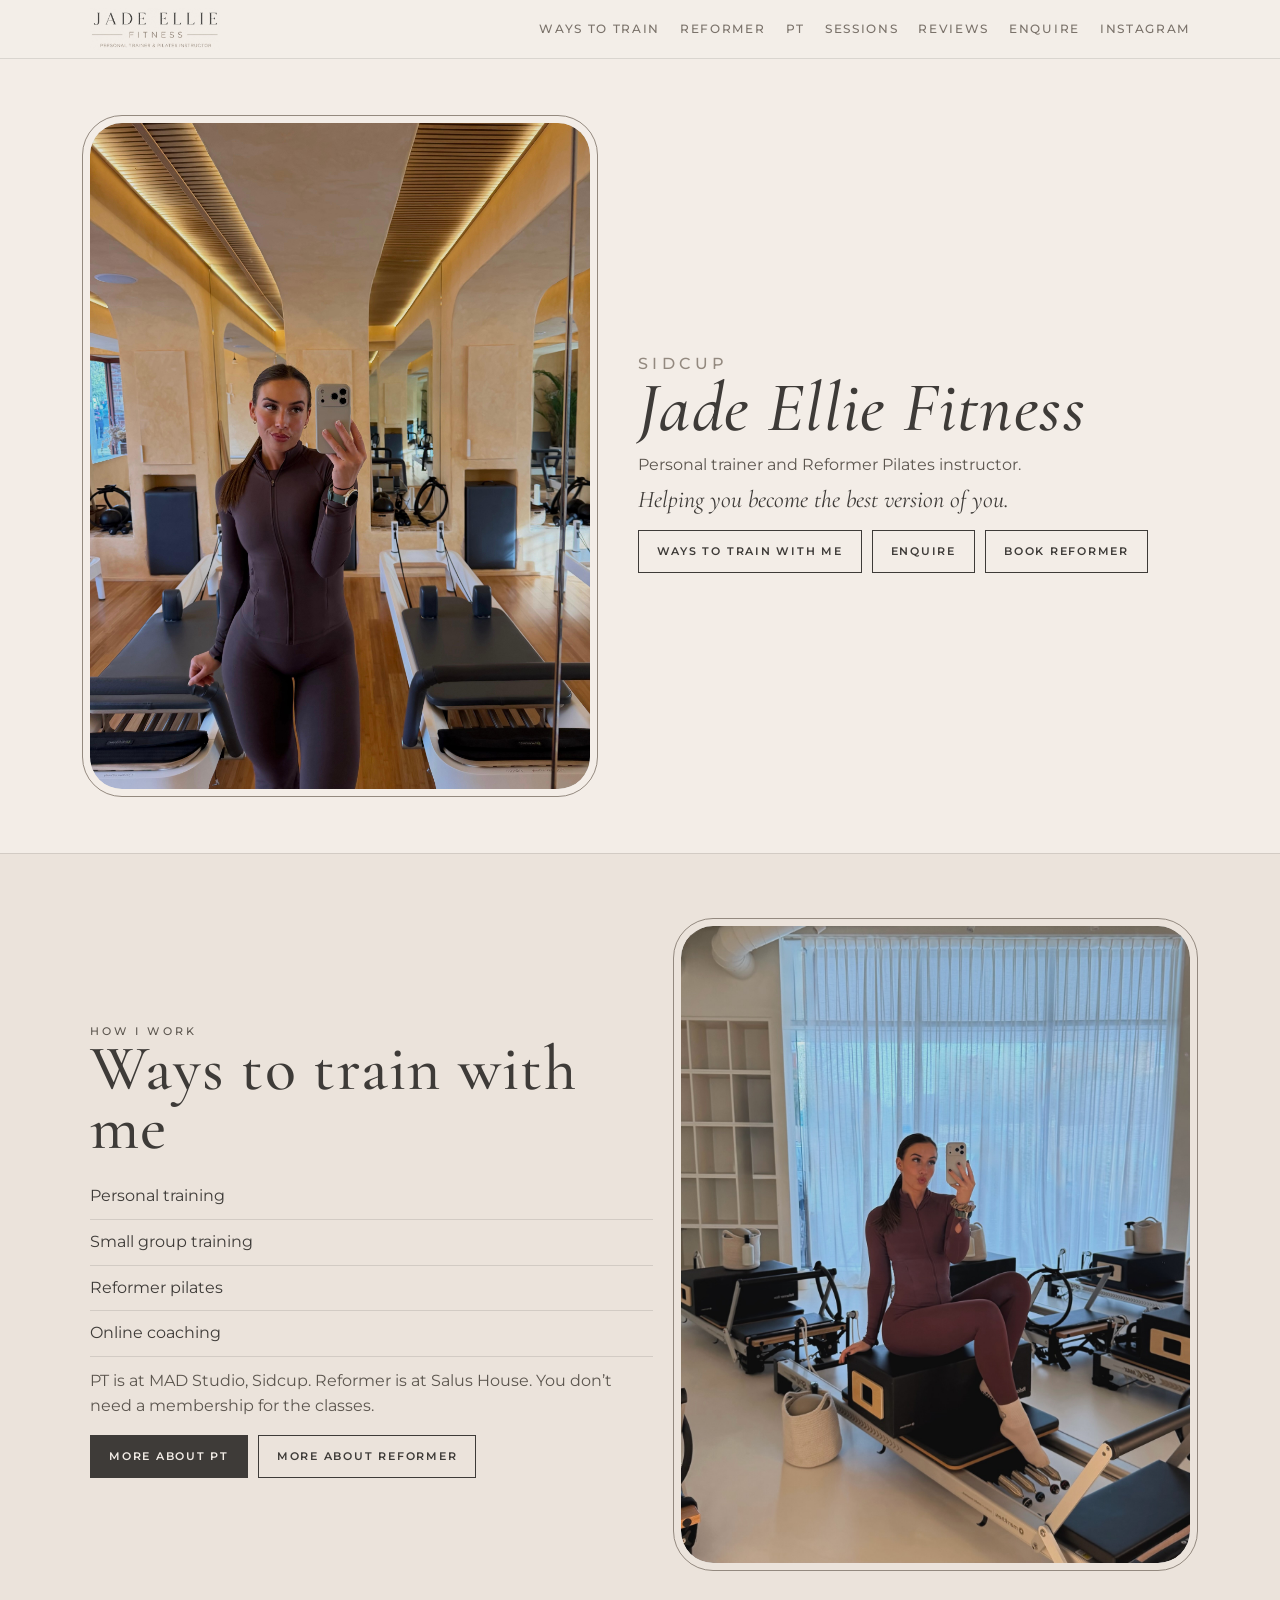
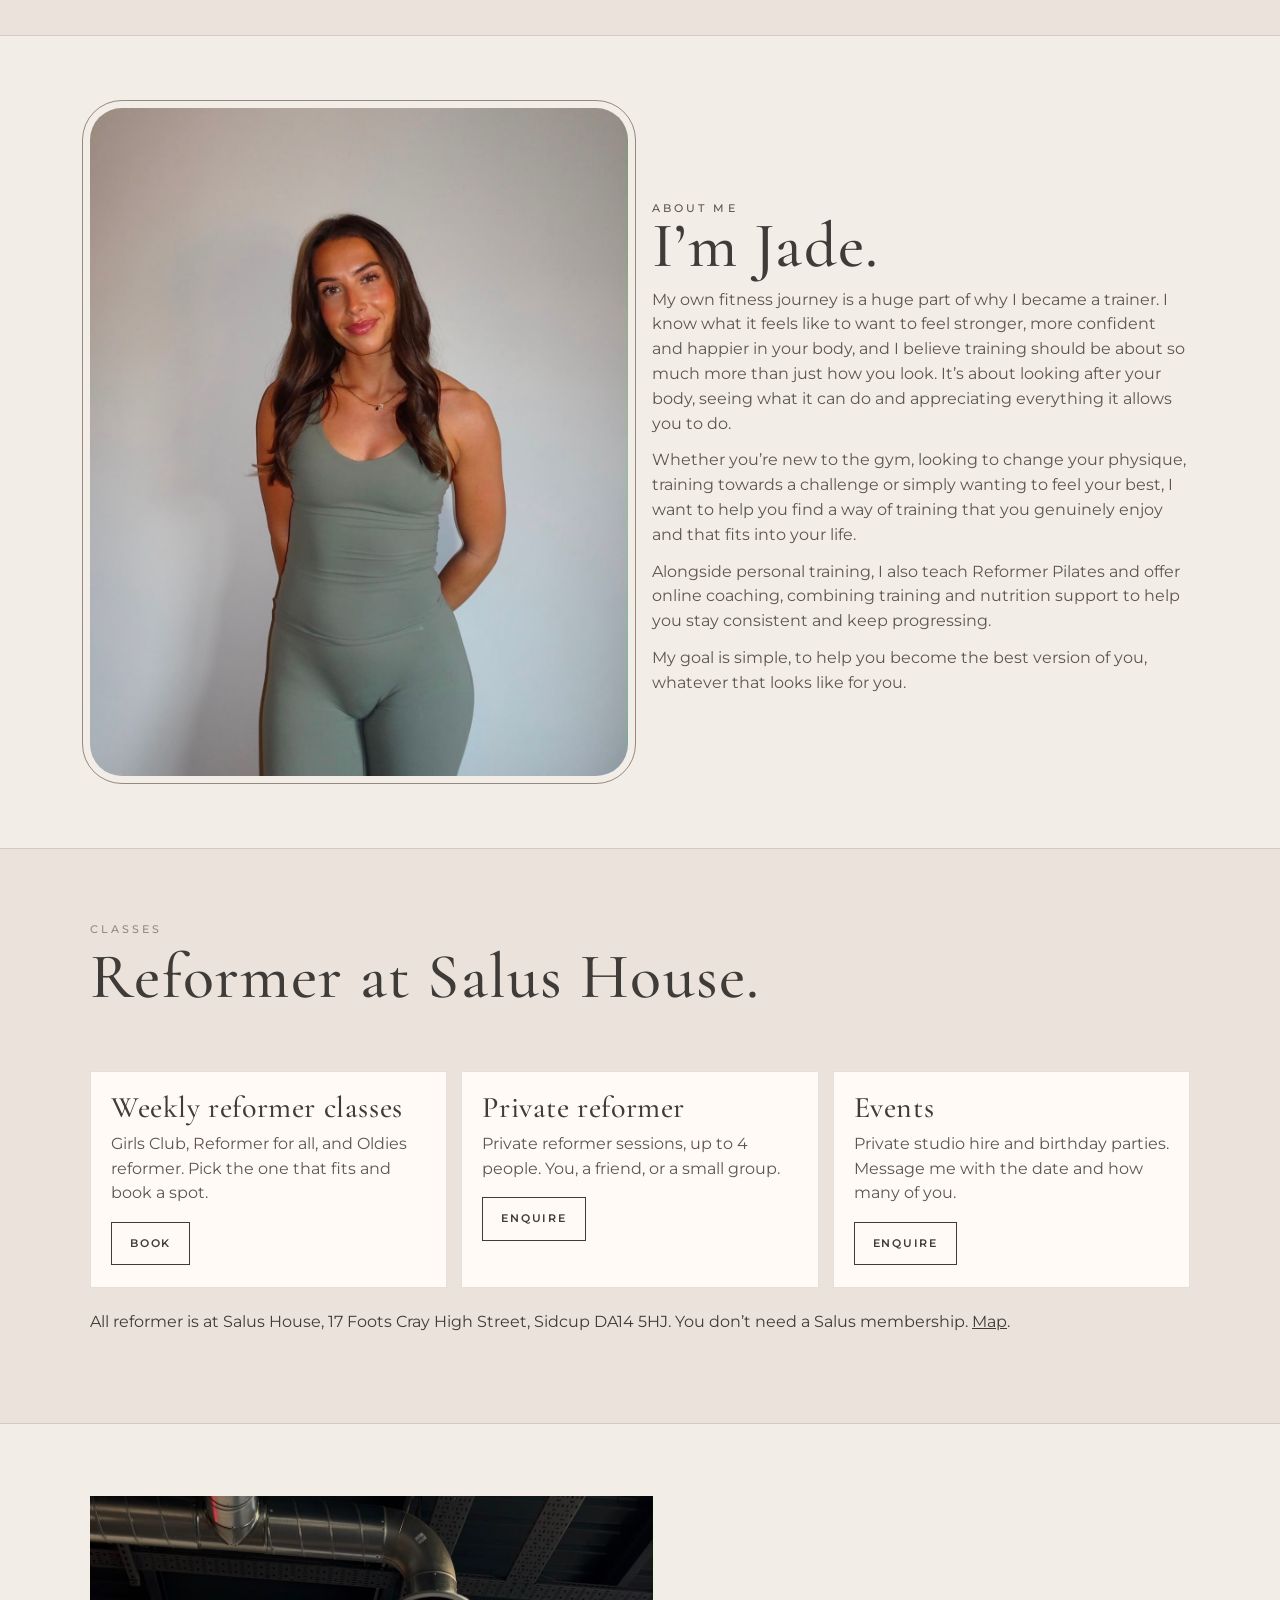
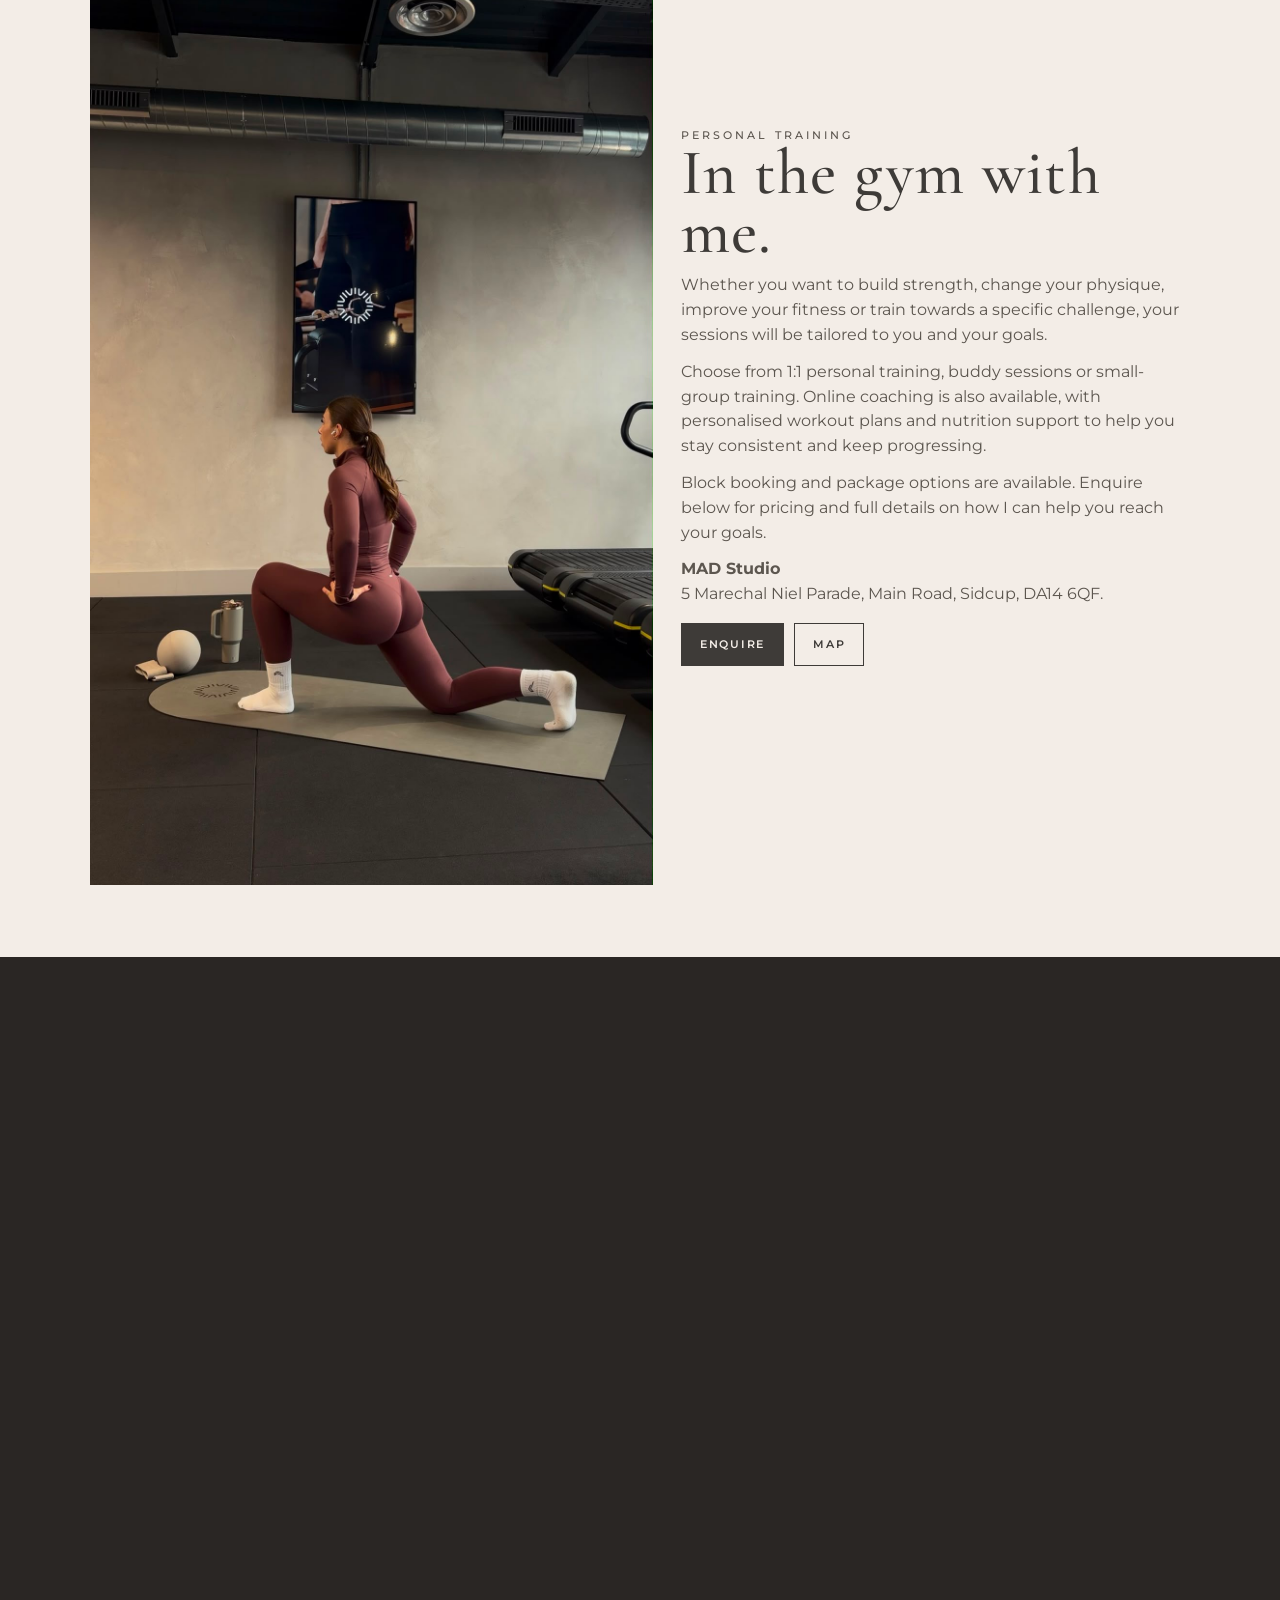
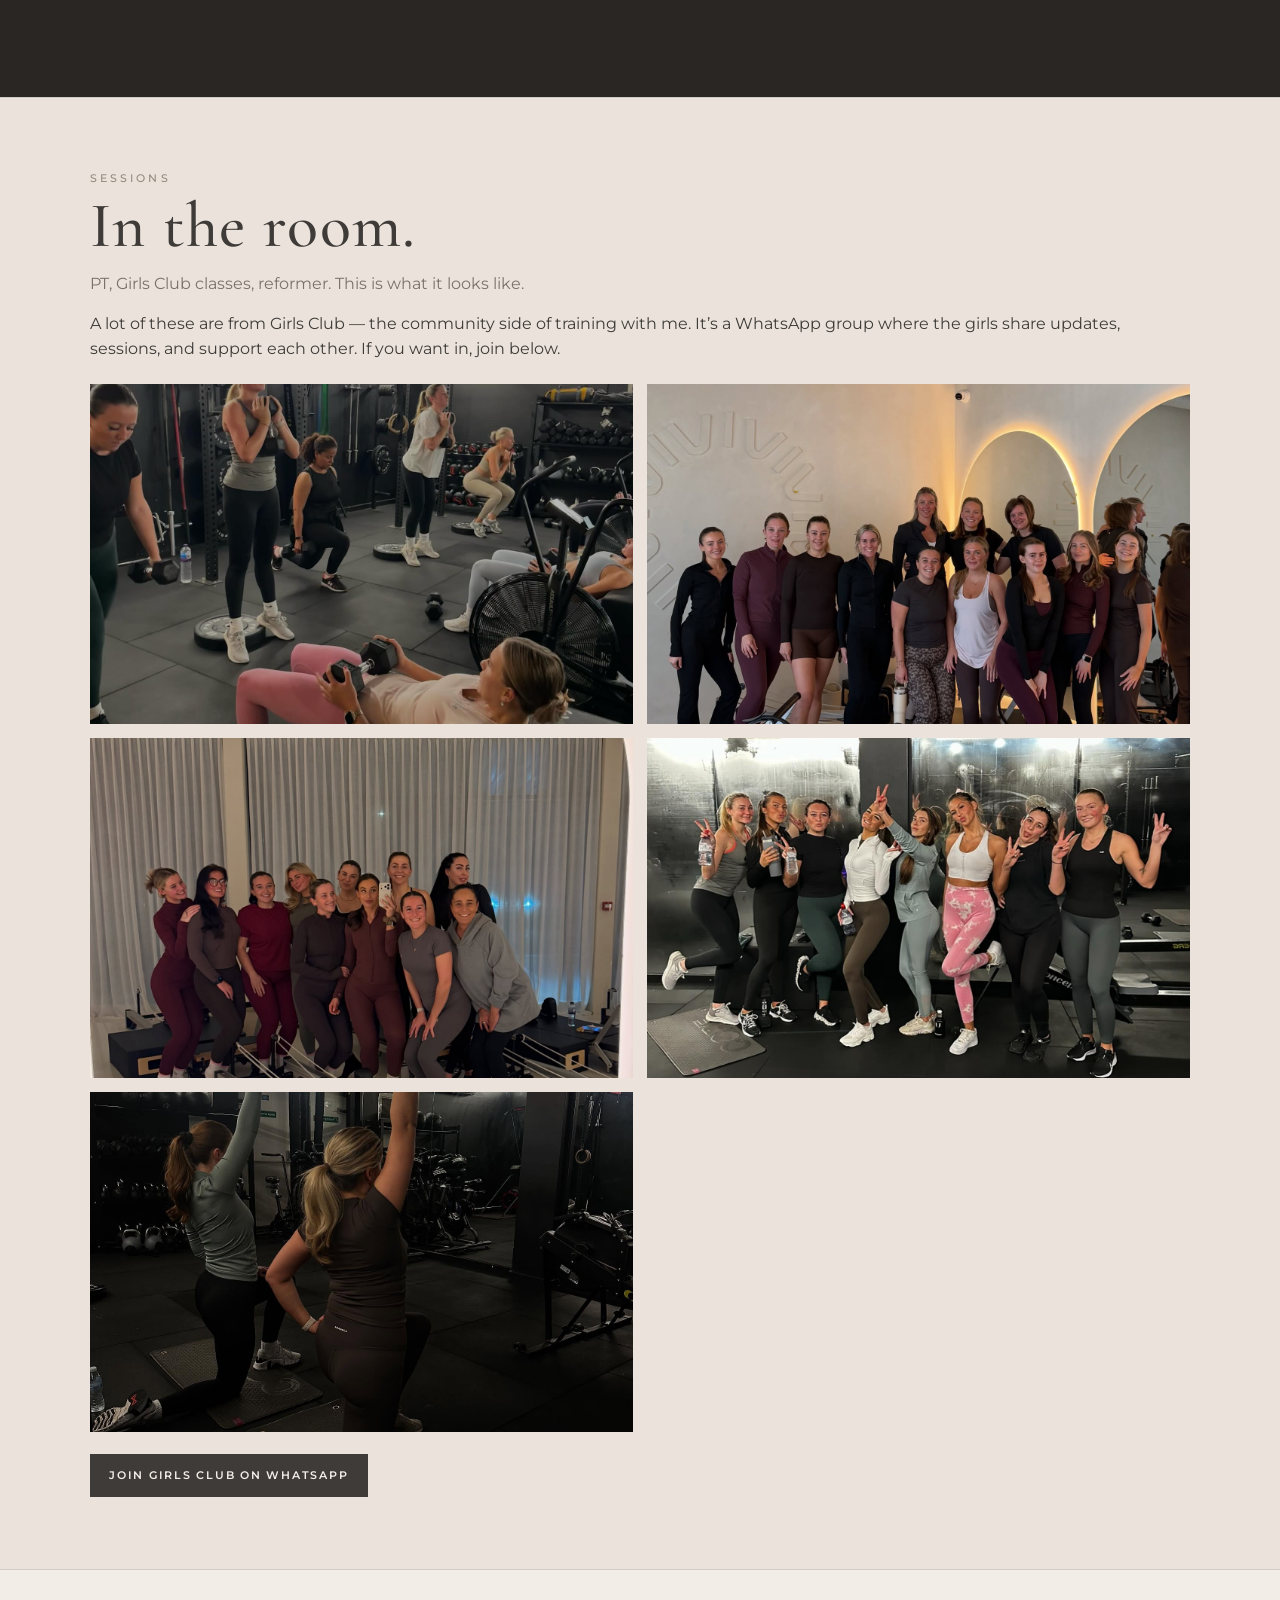
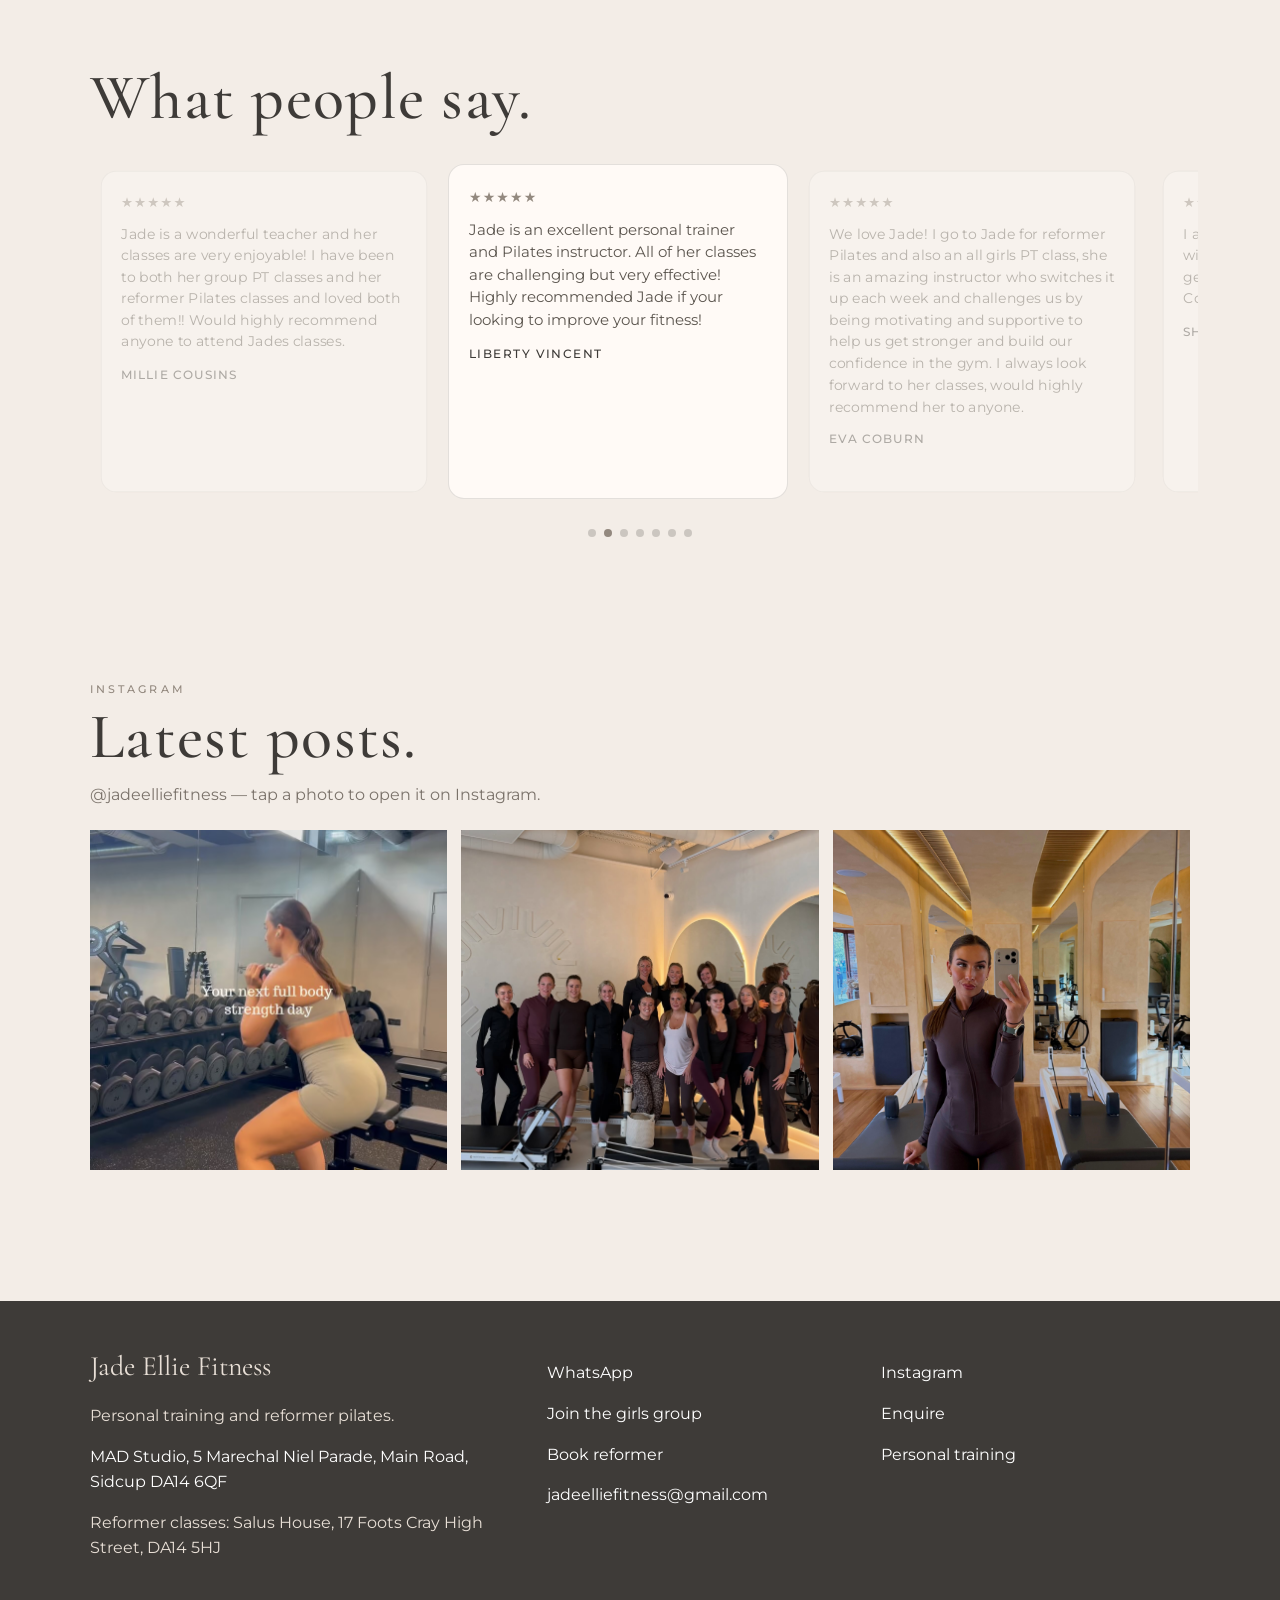
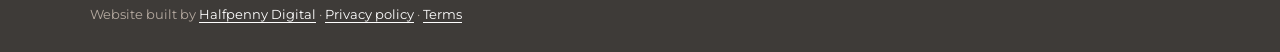
==== commit 377db7cc: "Bump mobile CSS version" ====
--- a/index.html
+++ b/index.html
@@ -12,7 +12,7 @@
   <link rel="stylesheet" href="css/header-fix.css?v=2" />
   <link rel="stylesheet" href="css/scrub-lines.css?v=5" />
   <link rel="stylesheet" href="css/enquire.css?v=2" />
-  <link rel="stylesheet" href="css/mobile-panels.css?v=43" />
+  <link rel="stylesheet" href="css/mobile-panels.css?v=44" />
   <link rel="stylesheet" href="css/reviews.css?v=3" />
 </head>
 <body>
--- a/css/mobile-panels.css
+++ b/css/mobile-panels.css
@@ -101,6 +101,11 @@
     z-index: 2;
     text-align: right;
   }
+  #about .about-grid > div p {
+    font-size: 13px !important;
+    line-height: 1.4 !important;
+  }
+
   #about .about-more { display: none; }
   #about .about-photo {
     position: absolute !important;
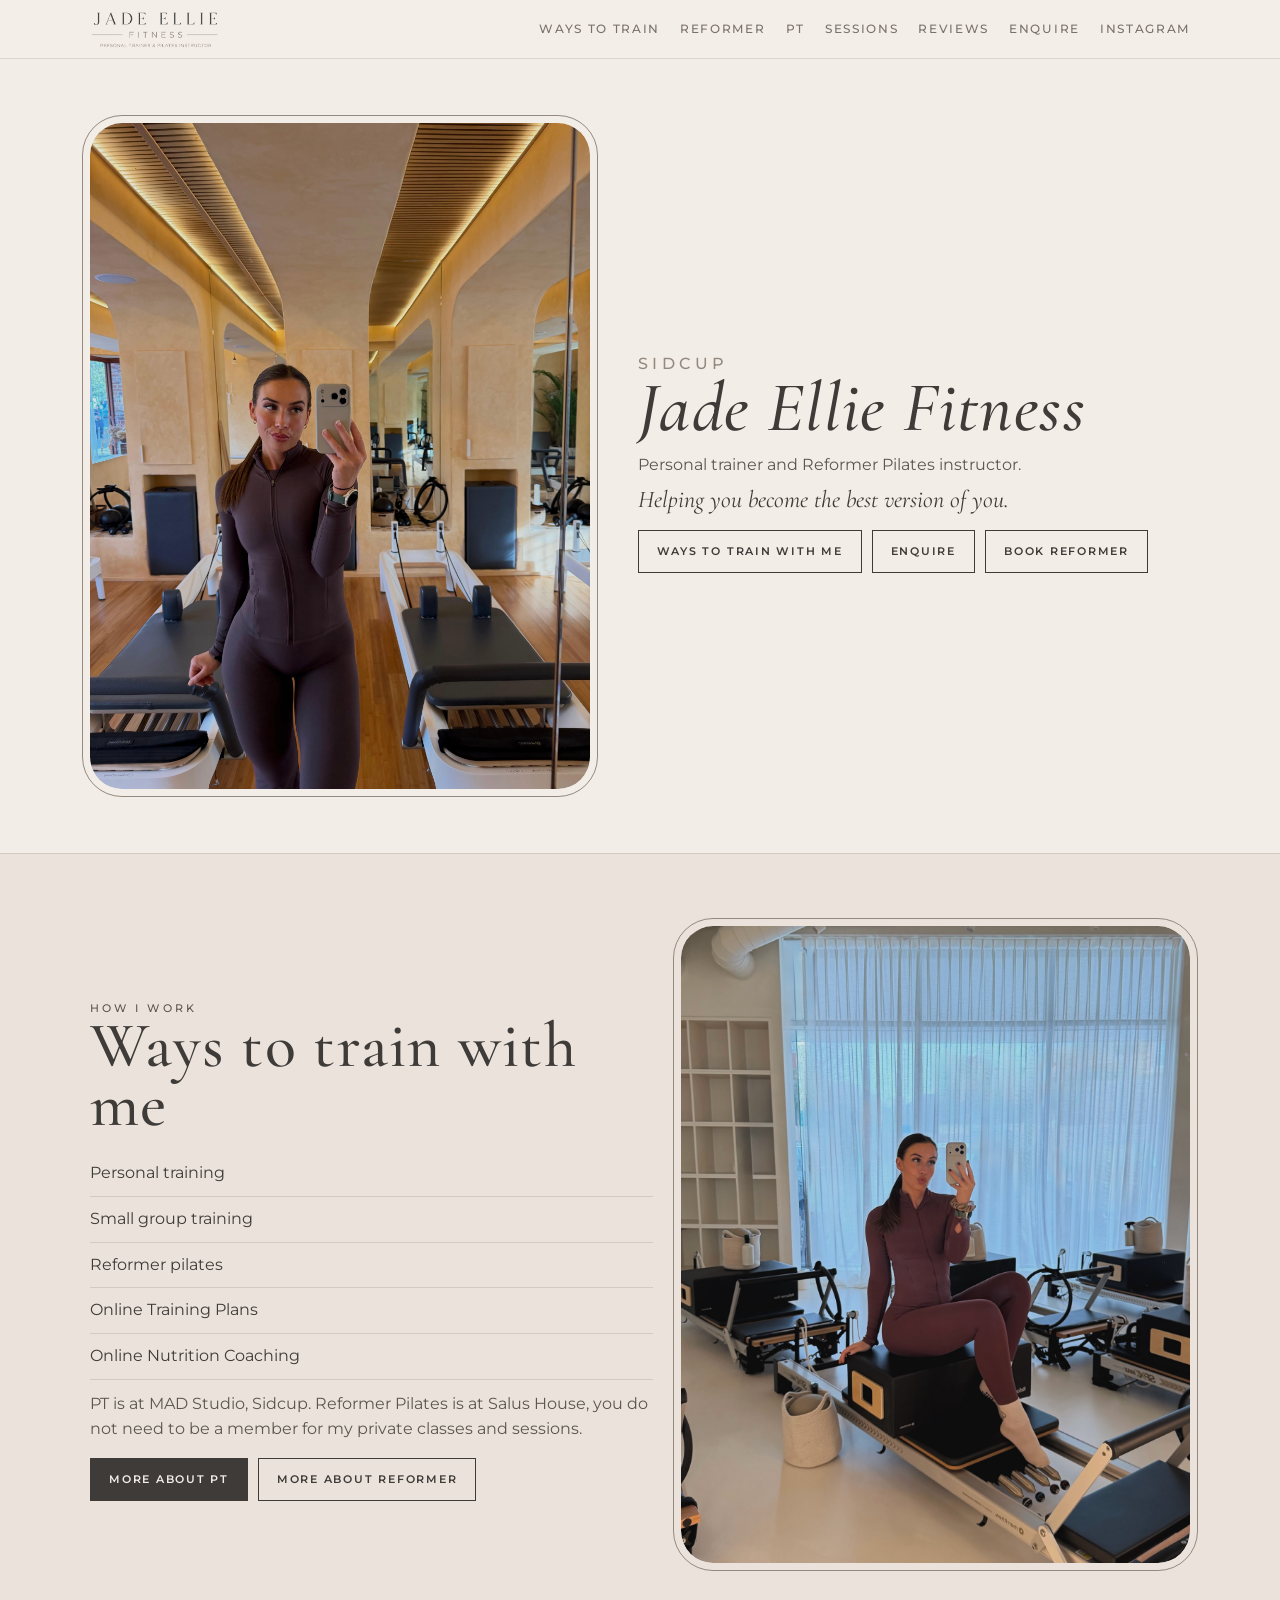
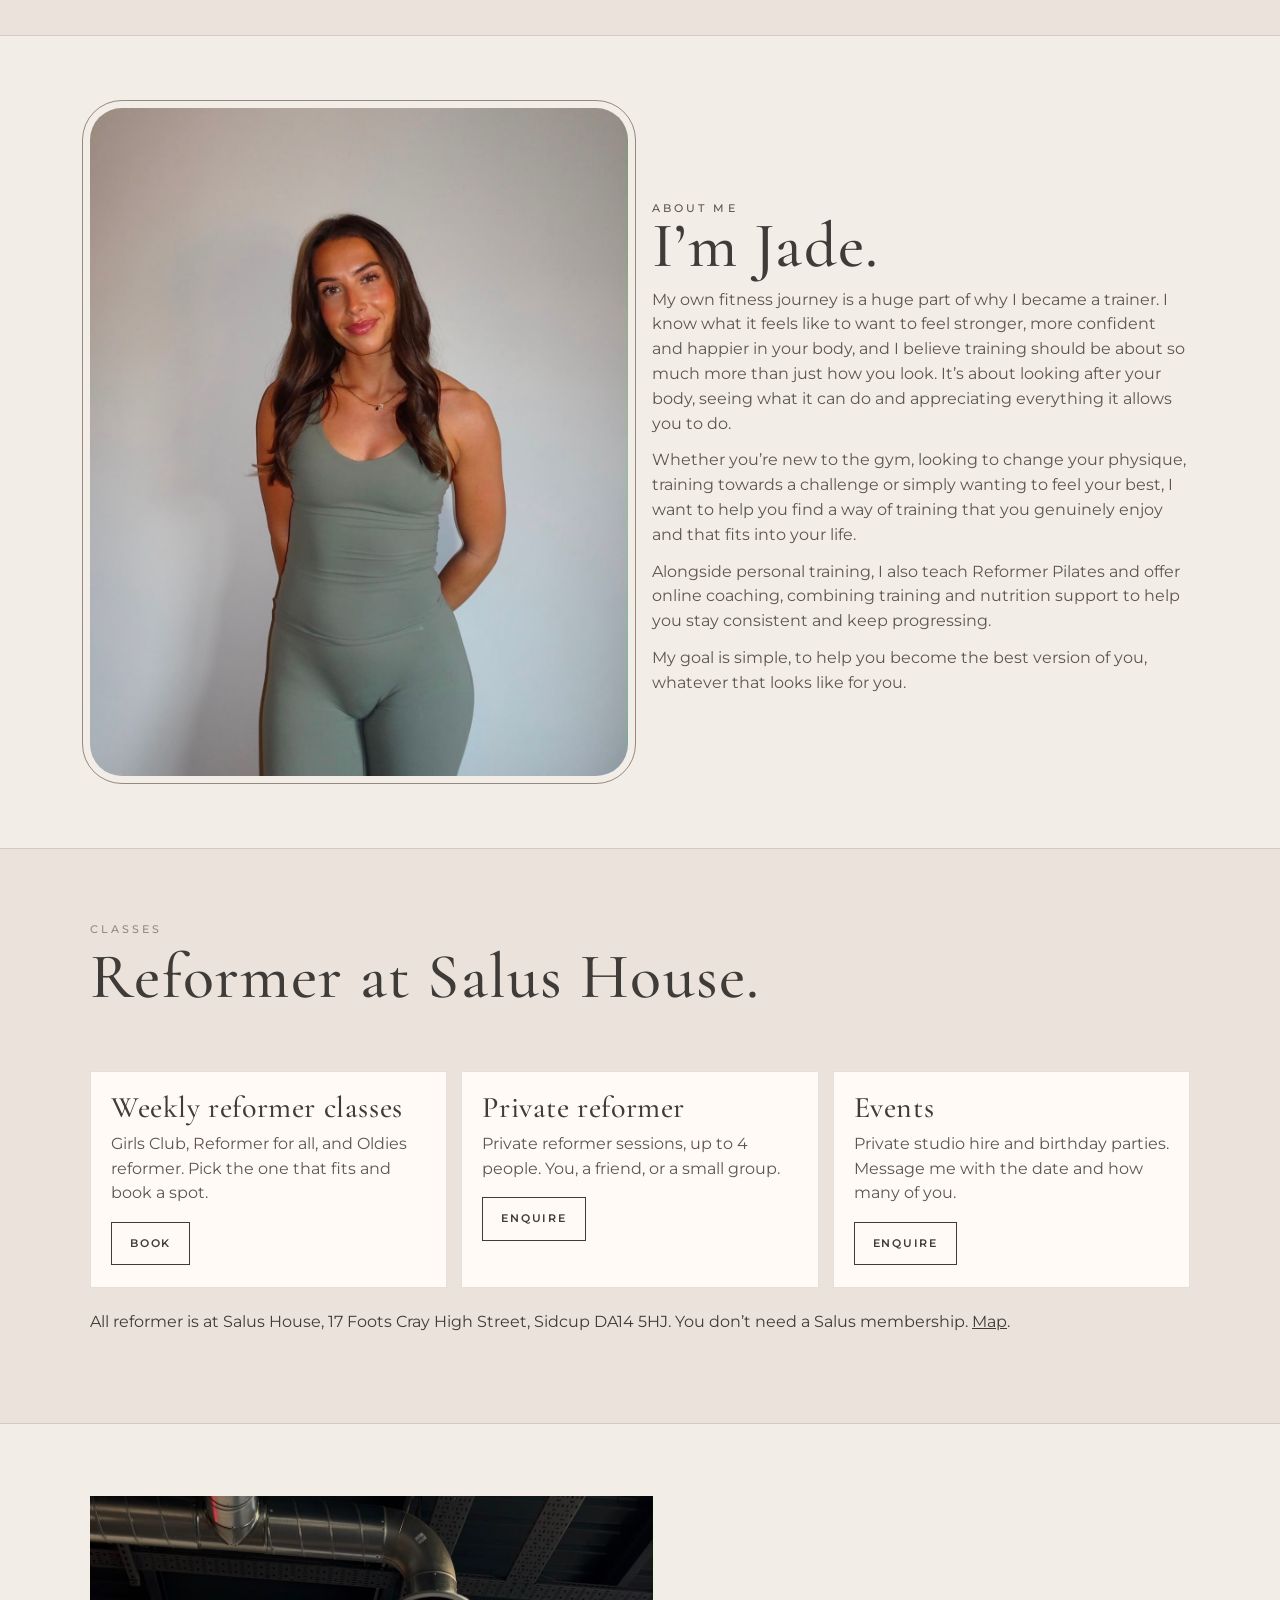
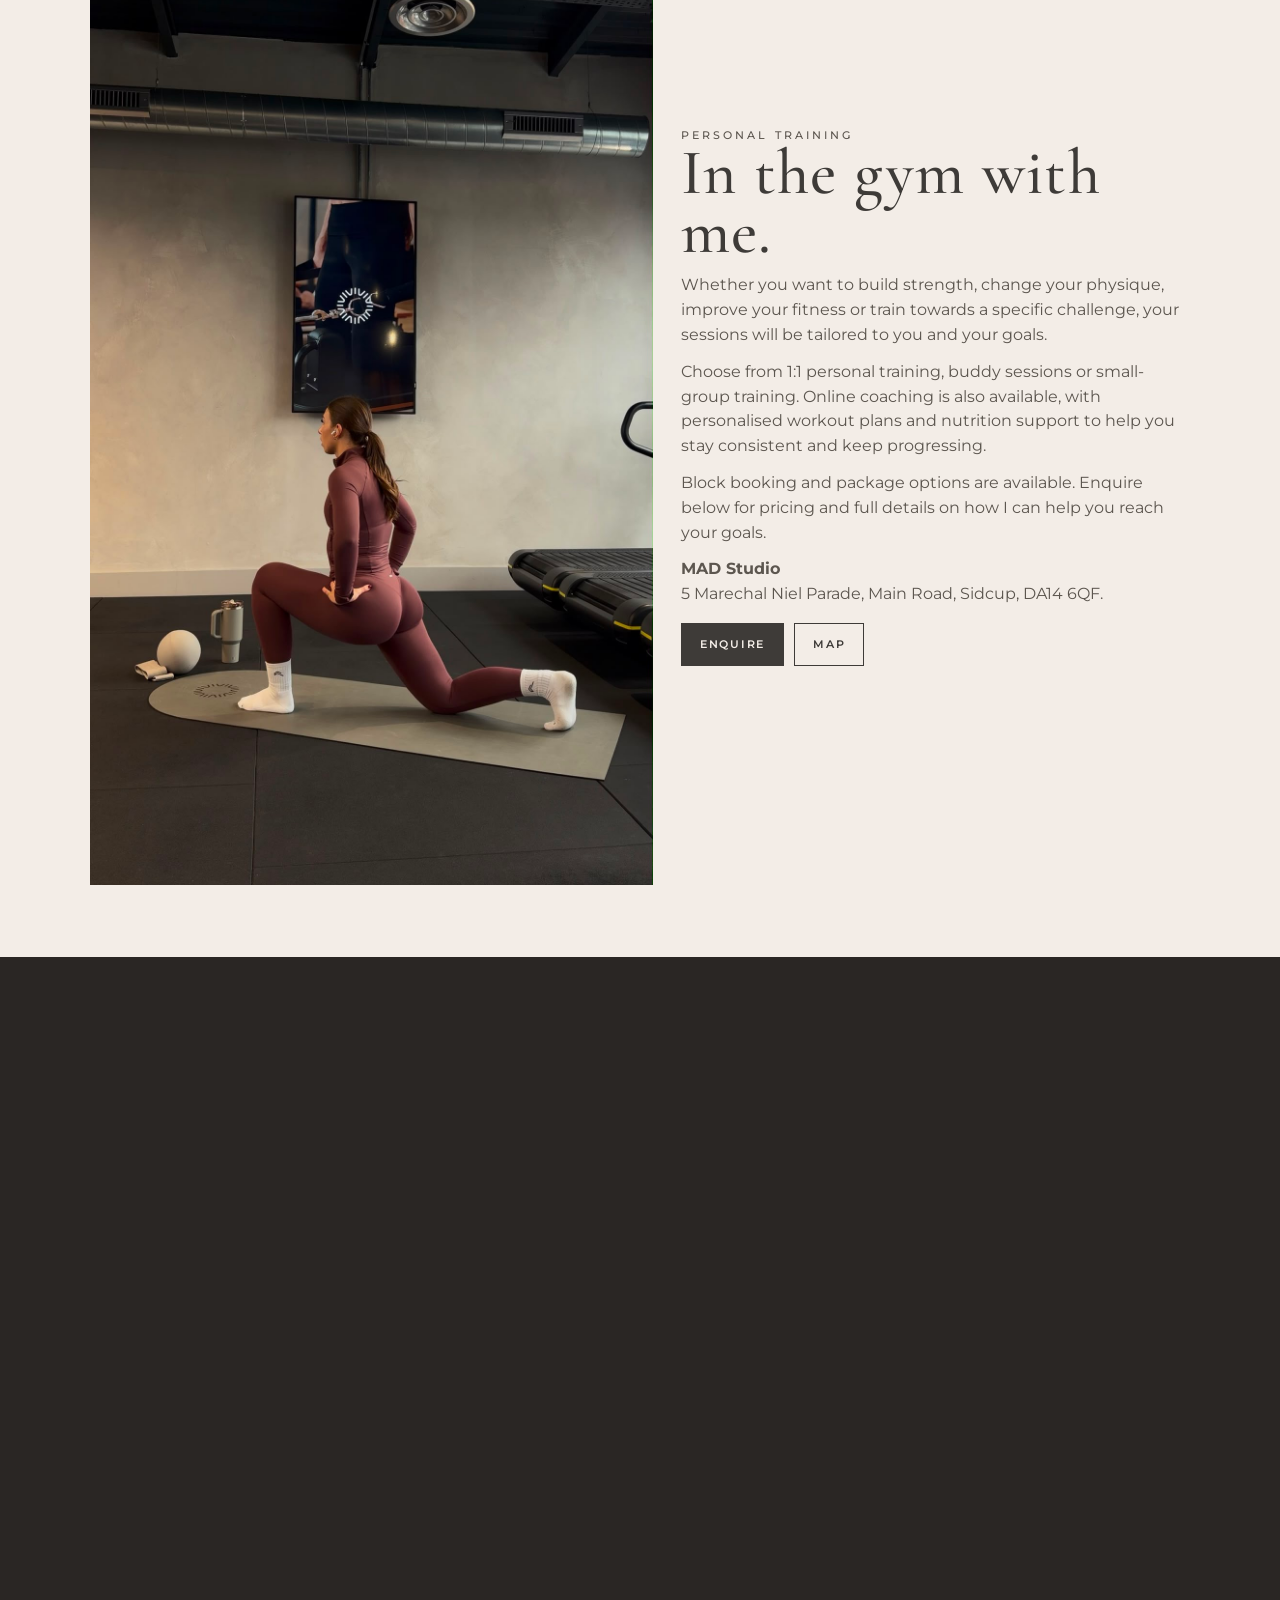
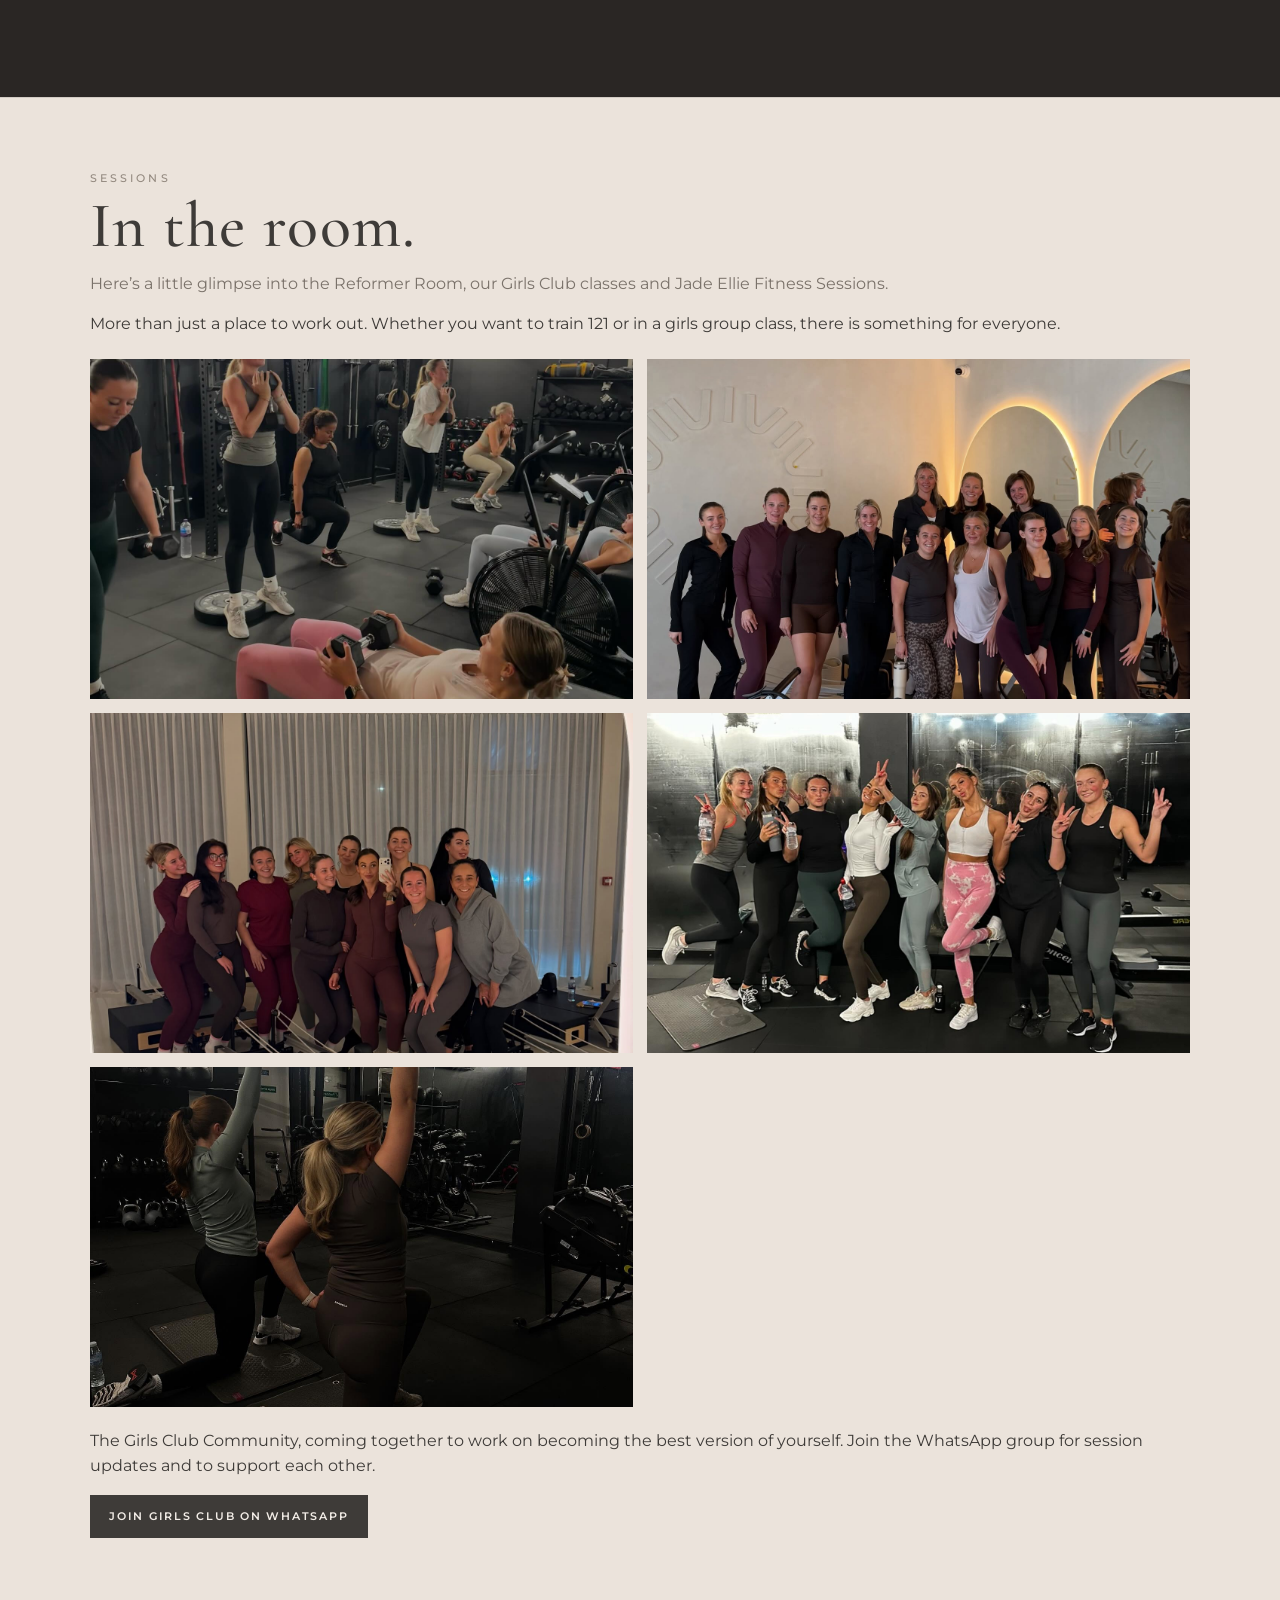
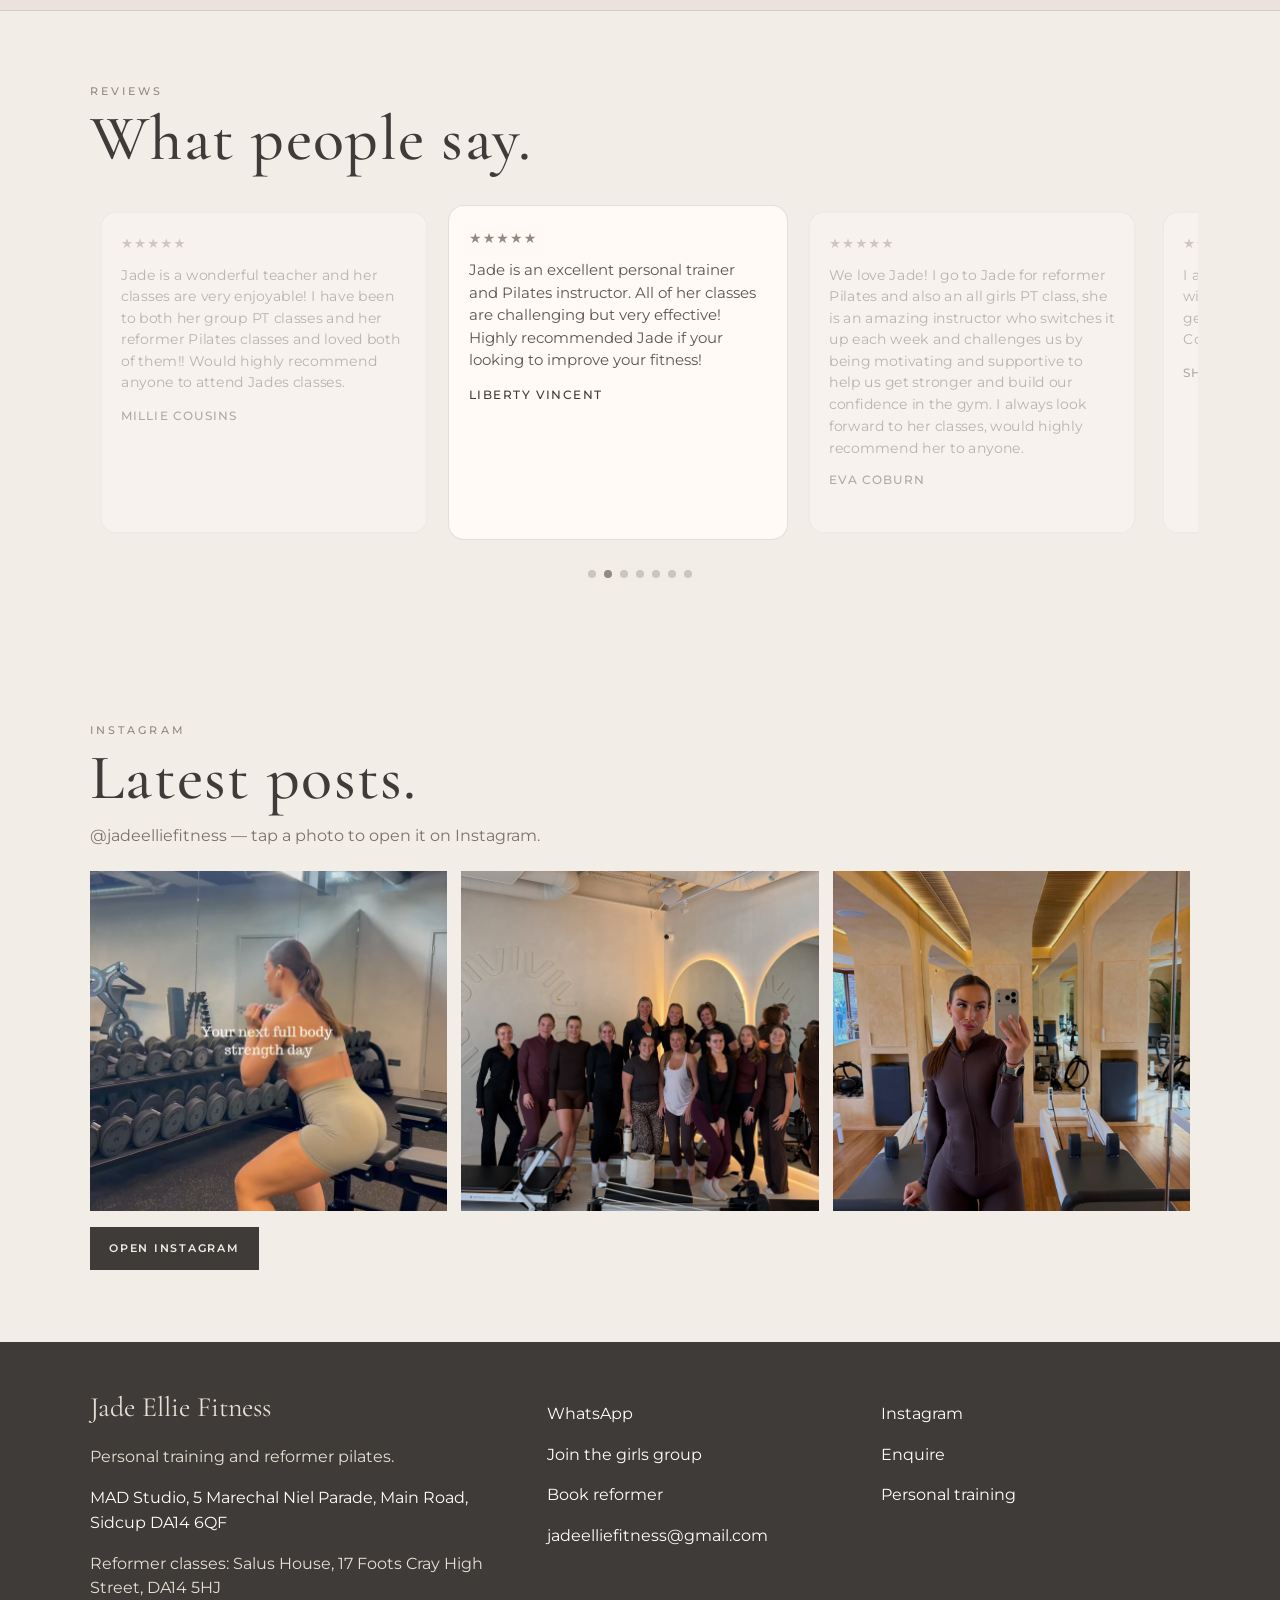
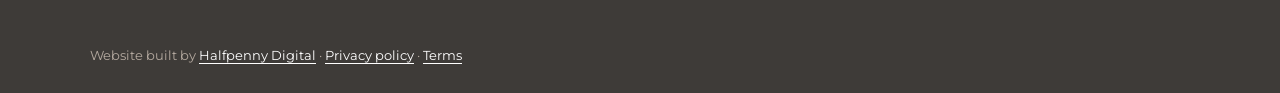
==== commit 51afea89: "Update ways to train and in the room text" ====
--- a/index.html
+++ b/index.html
@@ -12,7 +12,7 @@
   <link rel="stylesheet" href="css/header-fix.css?v=2" />
   <link rel="stylesheet" href="css/scrub-lines.css?v=5" />
   <link rel="stylesheet" href="css/enquire.css?v=2" />
-  <link rel="stylesheet" href="css/mobile-panels.css?v=44" />
+  <link rel="stylesheet" href="css/mobile-panels.css?v=46" />
   <link rel="stylesheet" href="css/reviews.css?v=3" />
 </head>
 <body>
@@ -46,9 +46,10 @@
           <li>Personal training</li>
           <li>Small group training</li>
           <li>Reformer pilates</li>
-          <li>Online coaching</li>
+          <li>Online Training Plans</li>
+          <li>Online Nutrition Coaching</li>
         </ul>
-        <p class="reveal">PT is at MAD Studio, Sidcup. Reformer is at Salus House. You don’t need a membership for the classes.</p>
+        <p class="reveal">PT is at MAD Studio, Sidcup. Reformer Pilates is at Salus House, you do not need to be a member for my private classes and sessions.</p>
         <div class="btn-row reveal">
           <a class="btn" href="#pt">More about PT</a>
           <a class="btn ghost" href="#classes">More about Reformer</a>
@@ -155,8 +156,8 @@
     <div class="wrap">
       <p class="kicker reveal">Sessions</p>
       <h2 class="reveal">In the room.</h2>
-      <p class="lede reveal">PT, Girls Club classes, reformer. This is what it looks like.</p>
-      <p class="reveal">A lot of these are from Girls Club — the community side of training with me. It’s a WhatsApp group where the girls share updates, sessions, and support each other. If you want in, join below.</p>
+      <p class="lede reveal">Here’s a little glimpse into the Reformer Room, our Girls Club classes and Jade Ellie Fitness Sessions.</p>
+      <p class="reveal">More than just a place to work out. Whether you want to train 121 or in a girls group class, there is something for everyone.</p>
       <div class="results" data-stagger>
         <figure><img src="photos/action-01.jpg" alt="PT session" /></figure>
         <figure><img src="photos/action-06.jpg" alt="Reformer class at Salus House" /></figure>
@@ -164,7 +165,8 @@
         <figure><img src="photos/action-05.jpg" alt="Girls Club class" /></figure>
         <figure><img src="photos/action-03.jpg" alt="Client training" /></figure>
       </div>
-      <div class="btn-row reveal" style="margin-top:22px">
+      <p class="reveal" style="margin-top:22px">The Girls Club Community, coming together to work on becoming the best version of yourself. Join the WhatsApp group for session updates and to support each other.</p>
+      <div class="btn-row reveal" style="margin-top:14px">
         <a class="btn" href="https://chat.whatsapp.com/F4NZ916MHPY9FshHsHrJ7d" target="_blank" rel="noreferrer">Join Girls Club on WhatsApp</a>
       </div>
     </div>
--- a/css/mobile-panels.css
+++ b/css/mobile-panels.css
@@ -102,7 +102,7 @@
     text-align: right;
   }
   #about .about-grid > div p {
-    font-size: 13px !important;
+    font-size: 15px !important;
     line-height: 1.4 !important;
   }
 
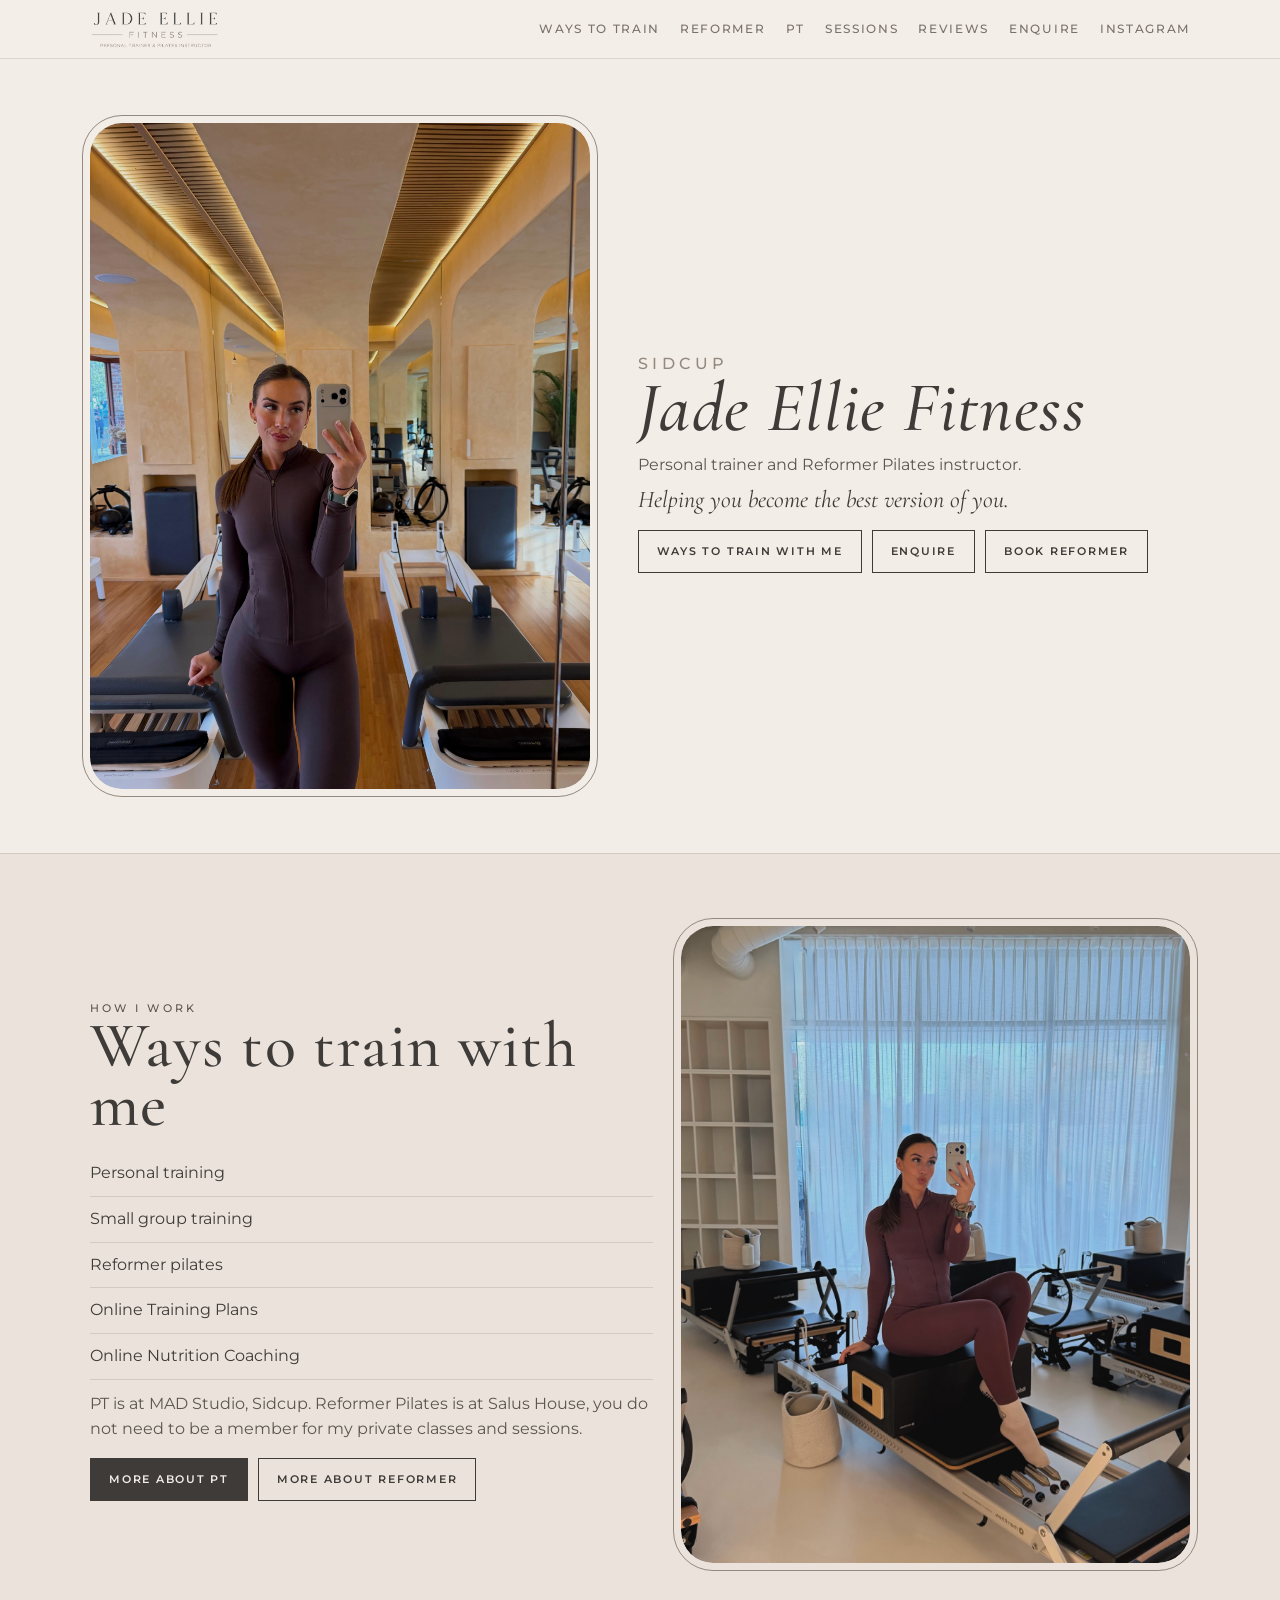
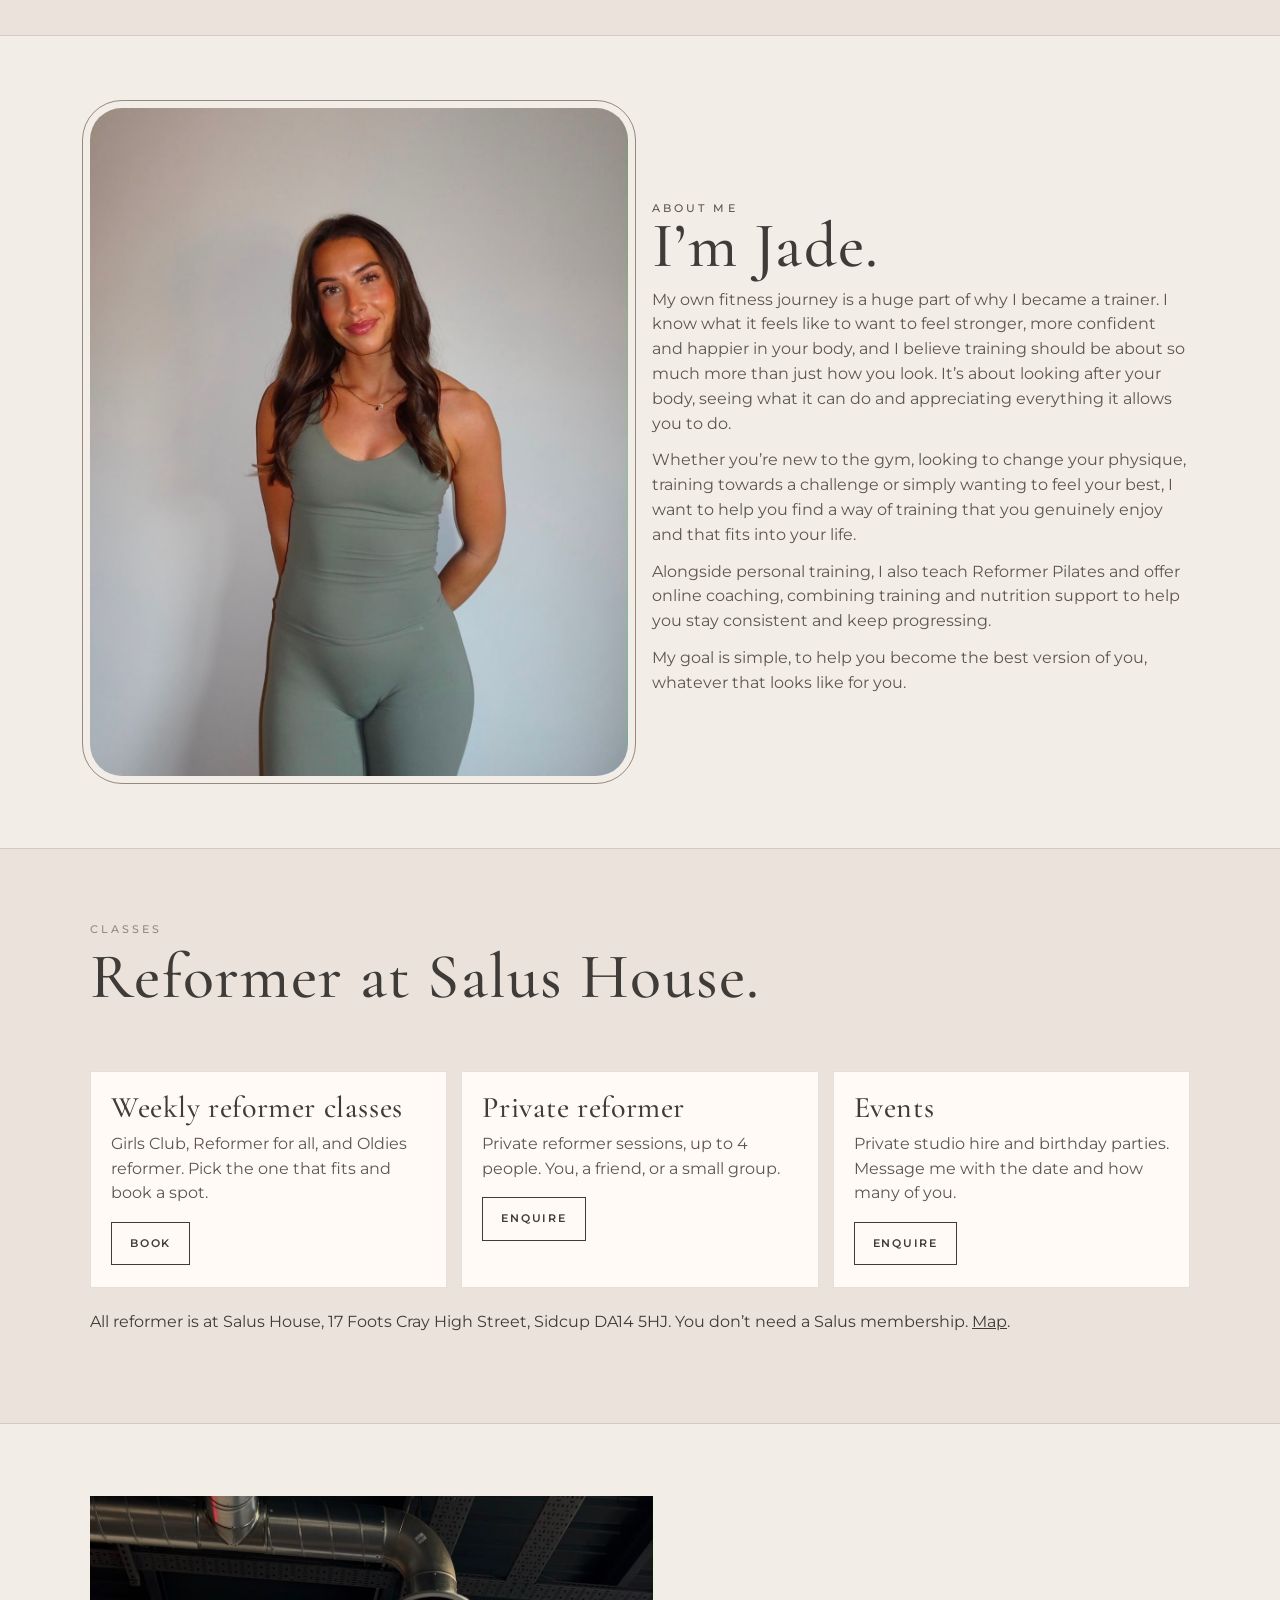
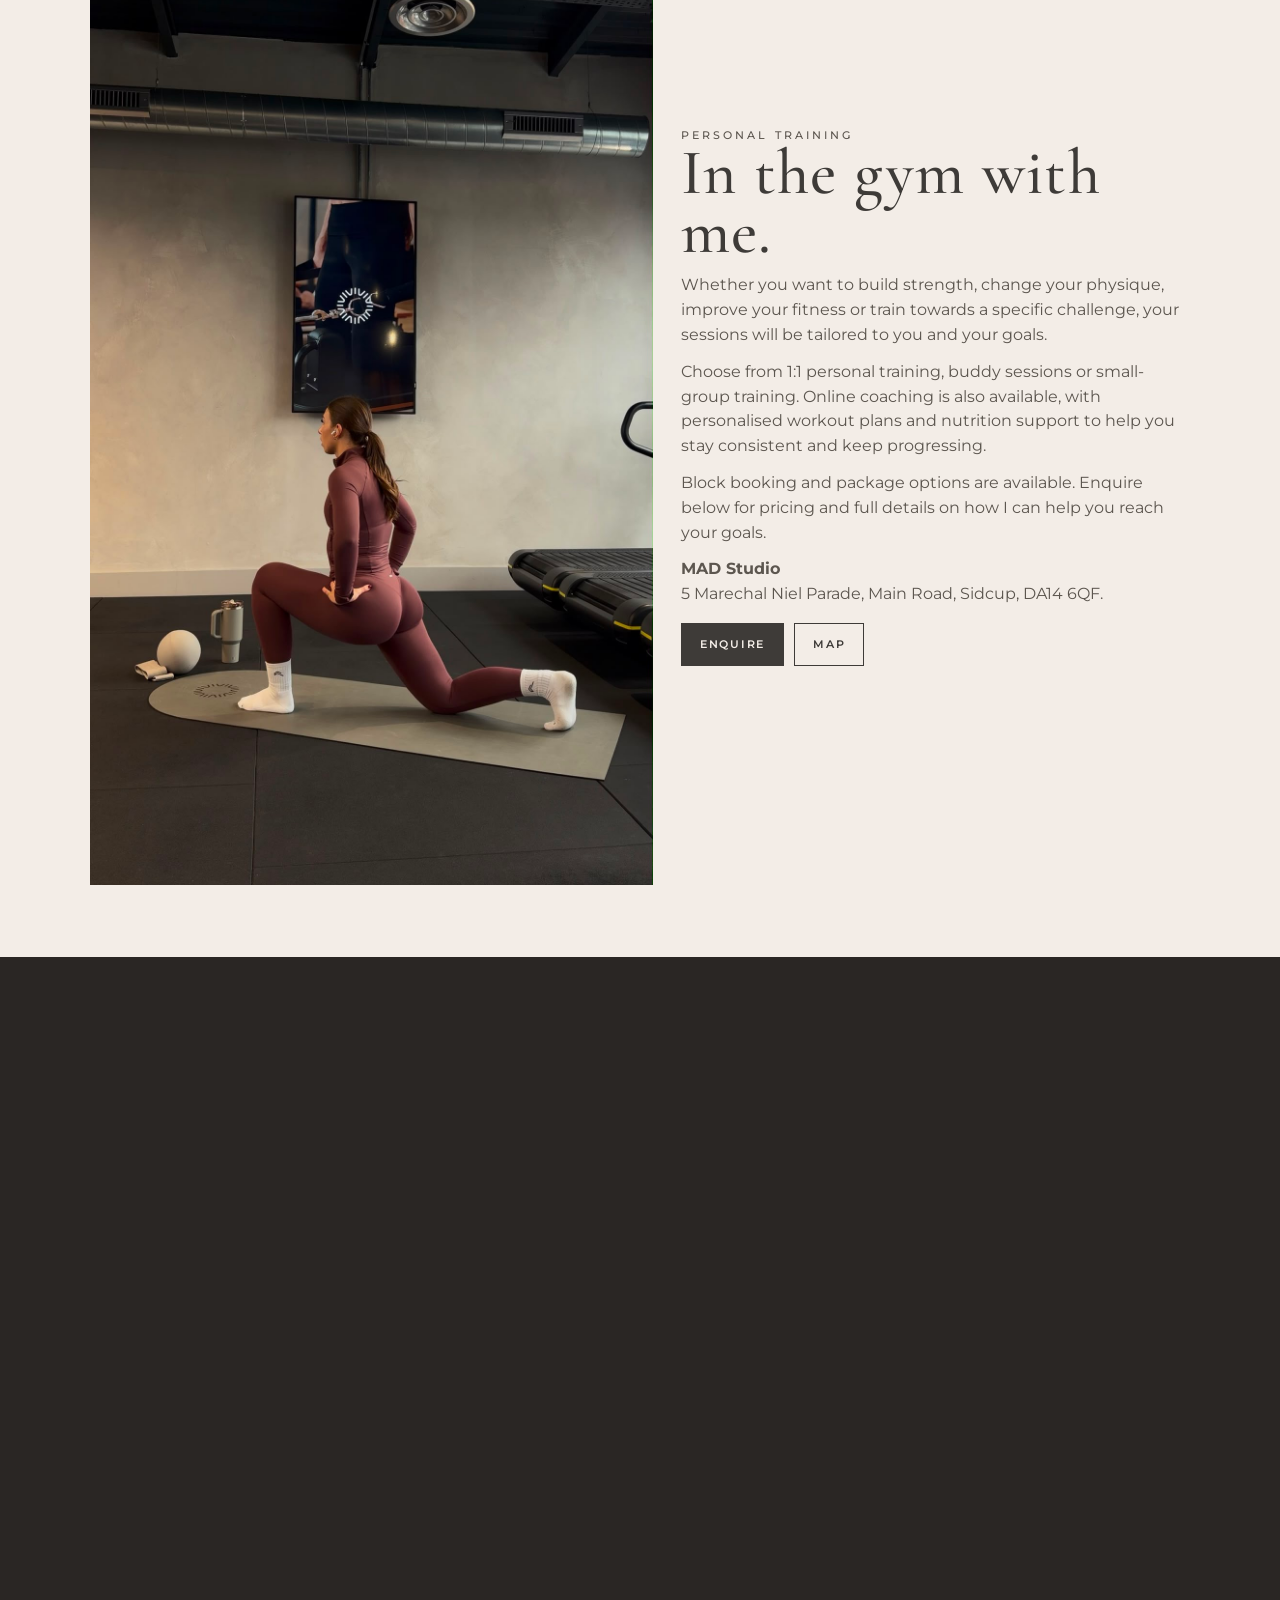
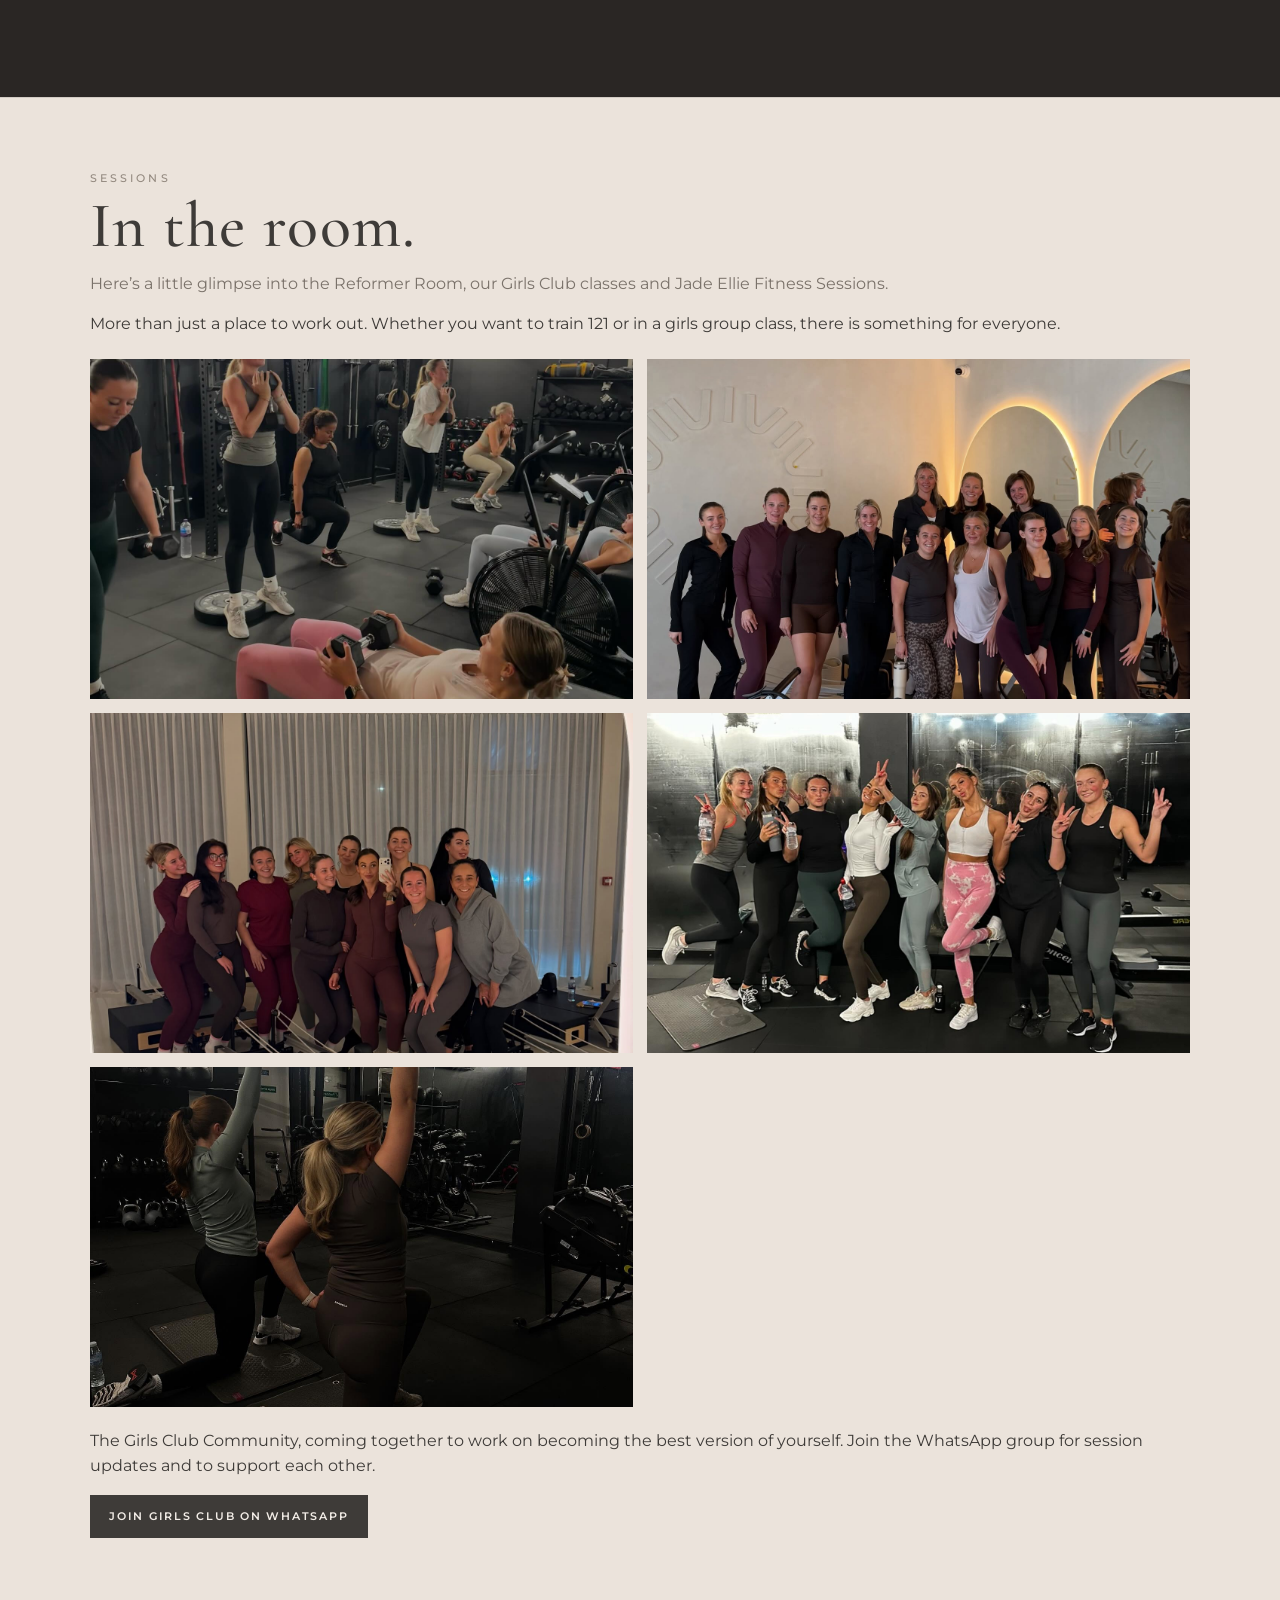
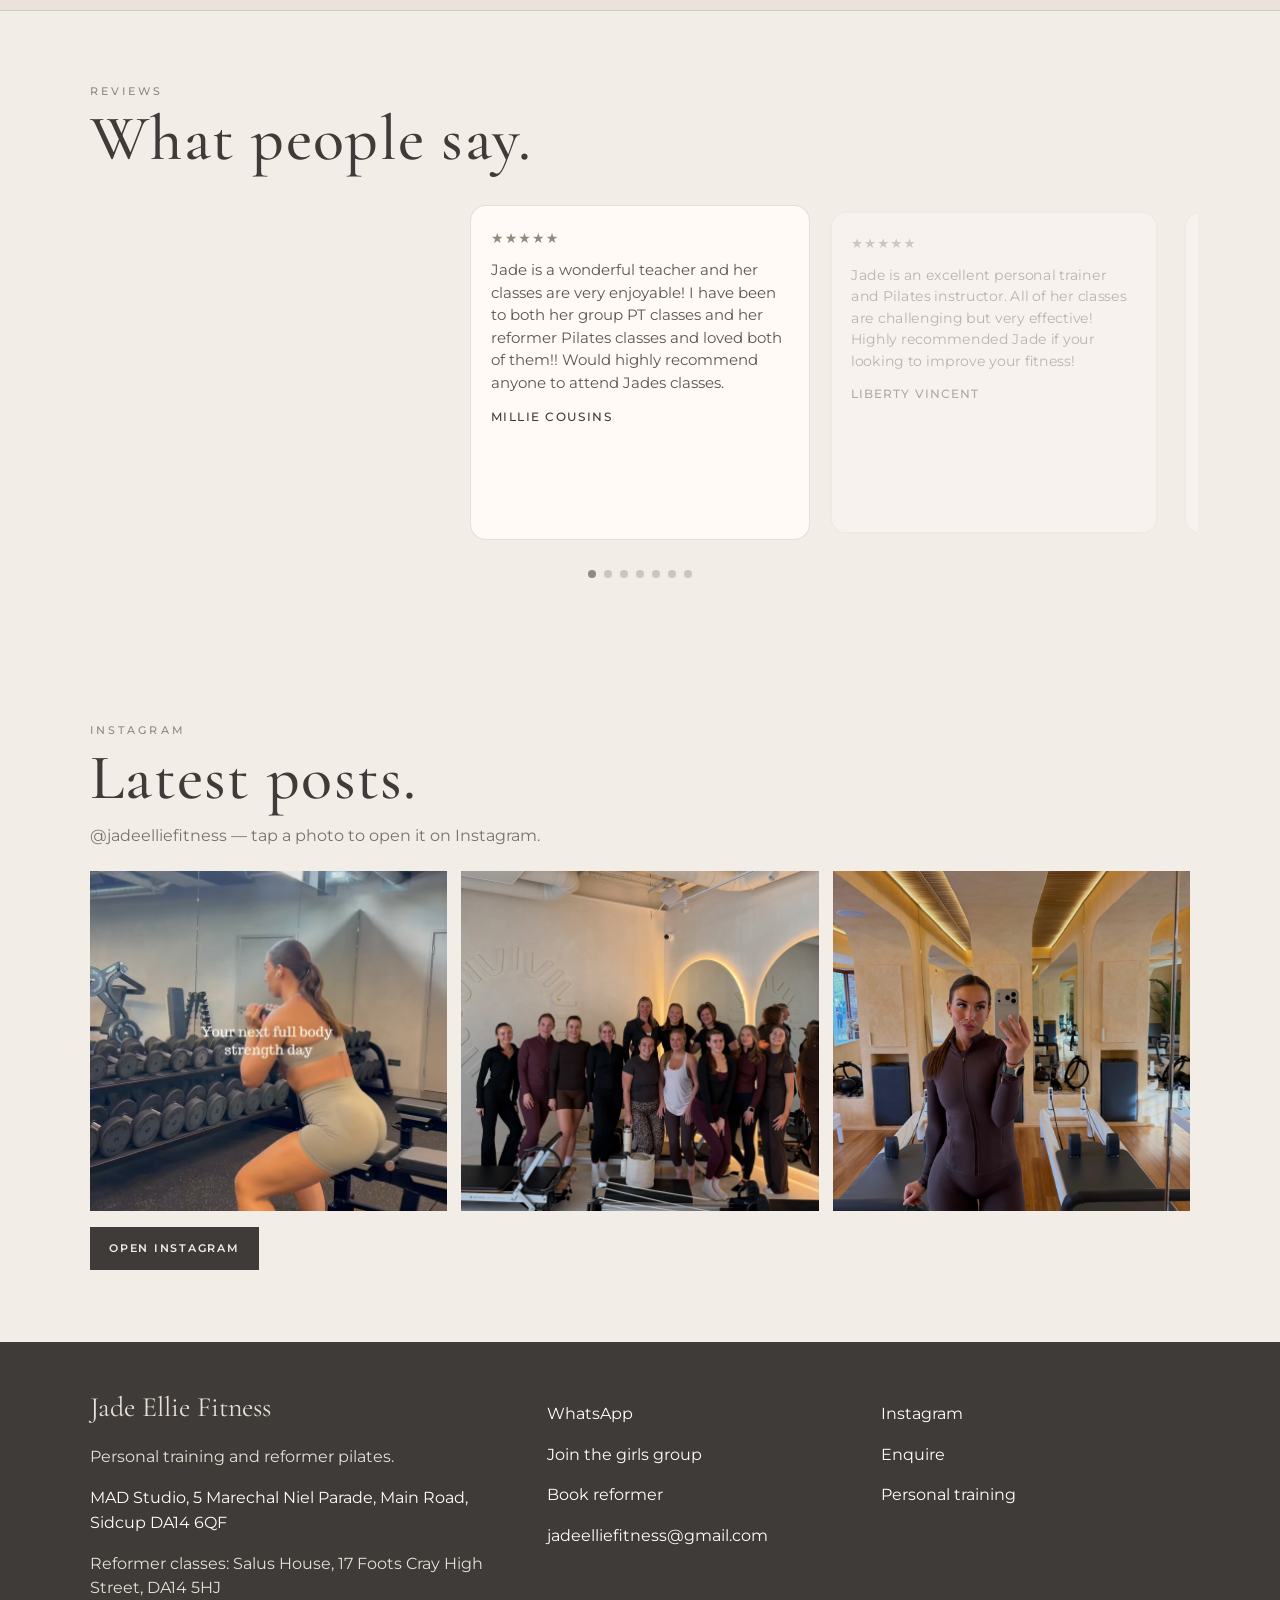
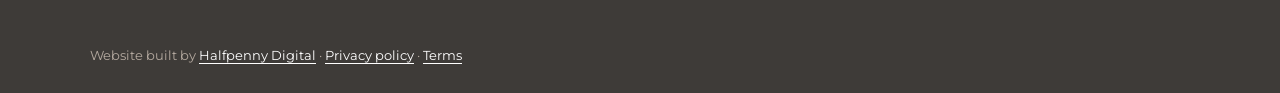
==== commit 5001dd7b: "Bump reviews CSS and JS versions" ====
--- a/index.html
+++ b/index.html
@@ -13,7 +13,7 @@
   <link rel="stylesheet" href="css/scrub-lines.css?v=5" />
   <link rel="stylesheet" href="css/enquire.css?v=2" />
   <link rel="stylesheet" href="css/mobile-panels.css?v=46" />
-  <link rel="stylesheet" href="css/reviews.css?v=3" />
+  <link rel="stylesheet" href="css/reviews.css?v=4" />
 </head>
 <body>
   <div id="site-header"></div>
@@ -248,6 +248,6 @@
   </section>
 
   <div id="site-footer"></div>
-  <script src="js/site.js?v=14"></script>
+  <script src="js/site.js?v=15"></script>
 </body>
 </html>
--- a/css/reviews.css
+++ b/css/reviews.css
@@ -65,6 +65,6 @@
 }
 .quote-dots button.is-on { background: var(--taupe); }
 @media (min-width: 820px) {
-  .quotes { padding: 0 12px 8px; }
+  .quotes { padding: 0 calc(50% - 170px) 8px; }
   .quote { flex-basis: 340px; }
 }
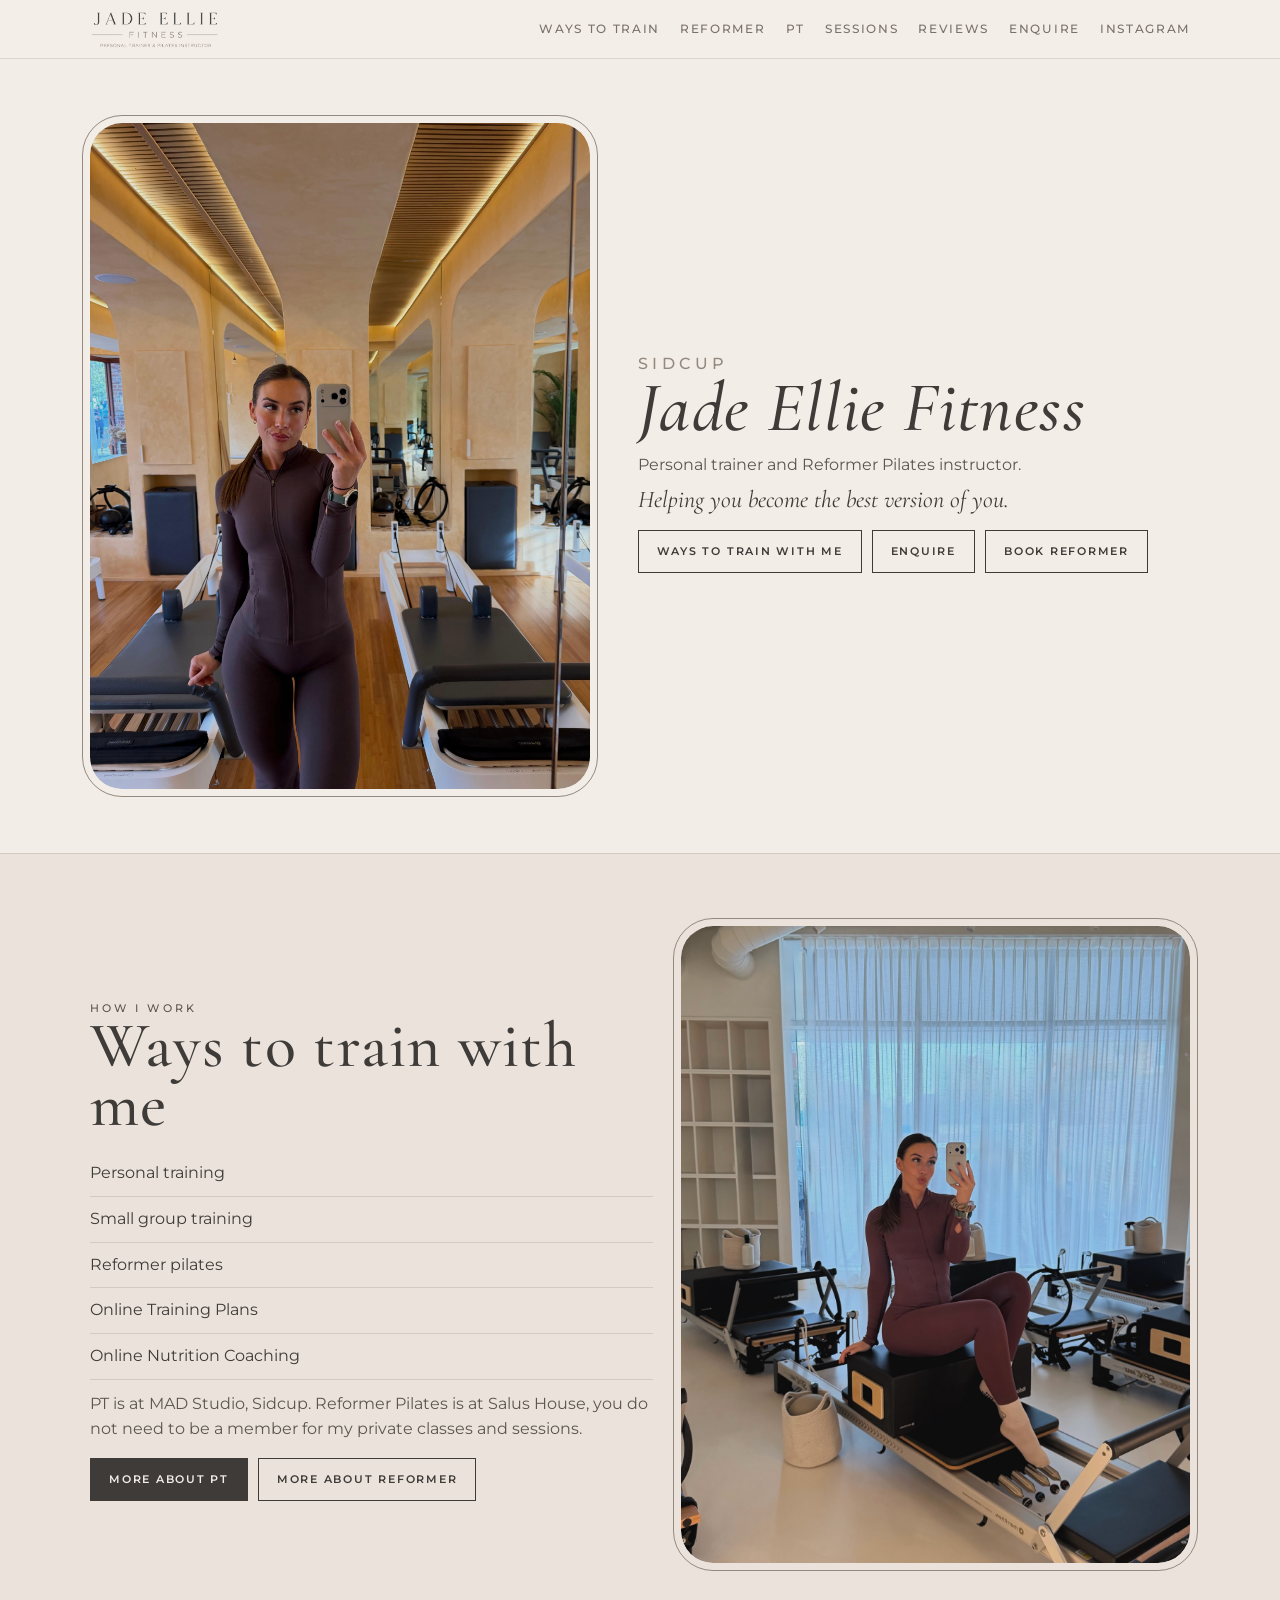
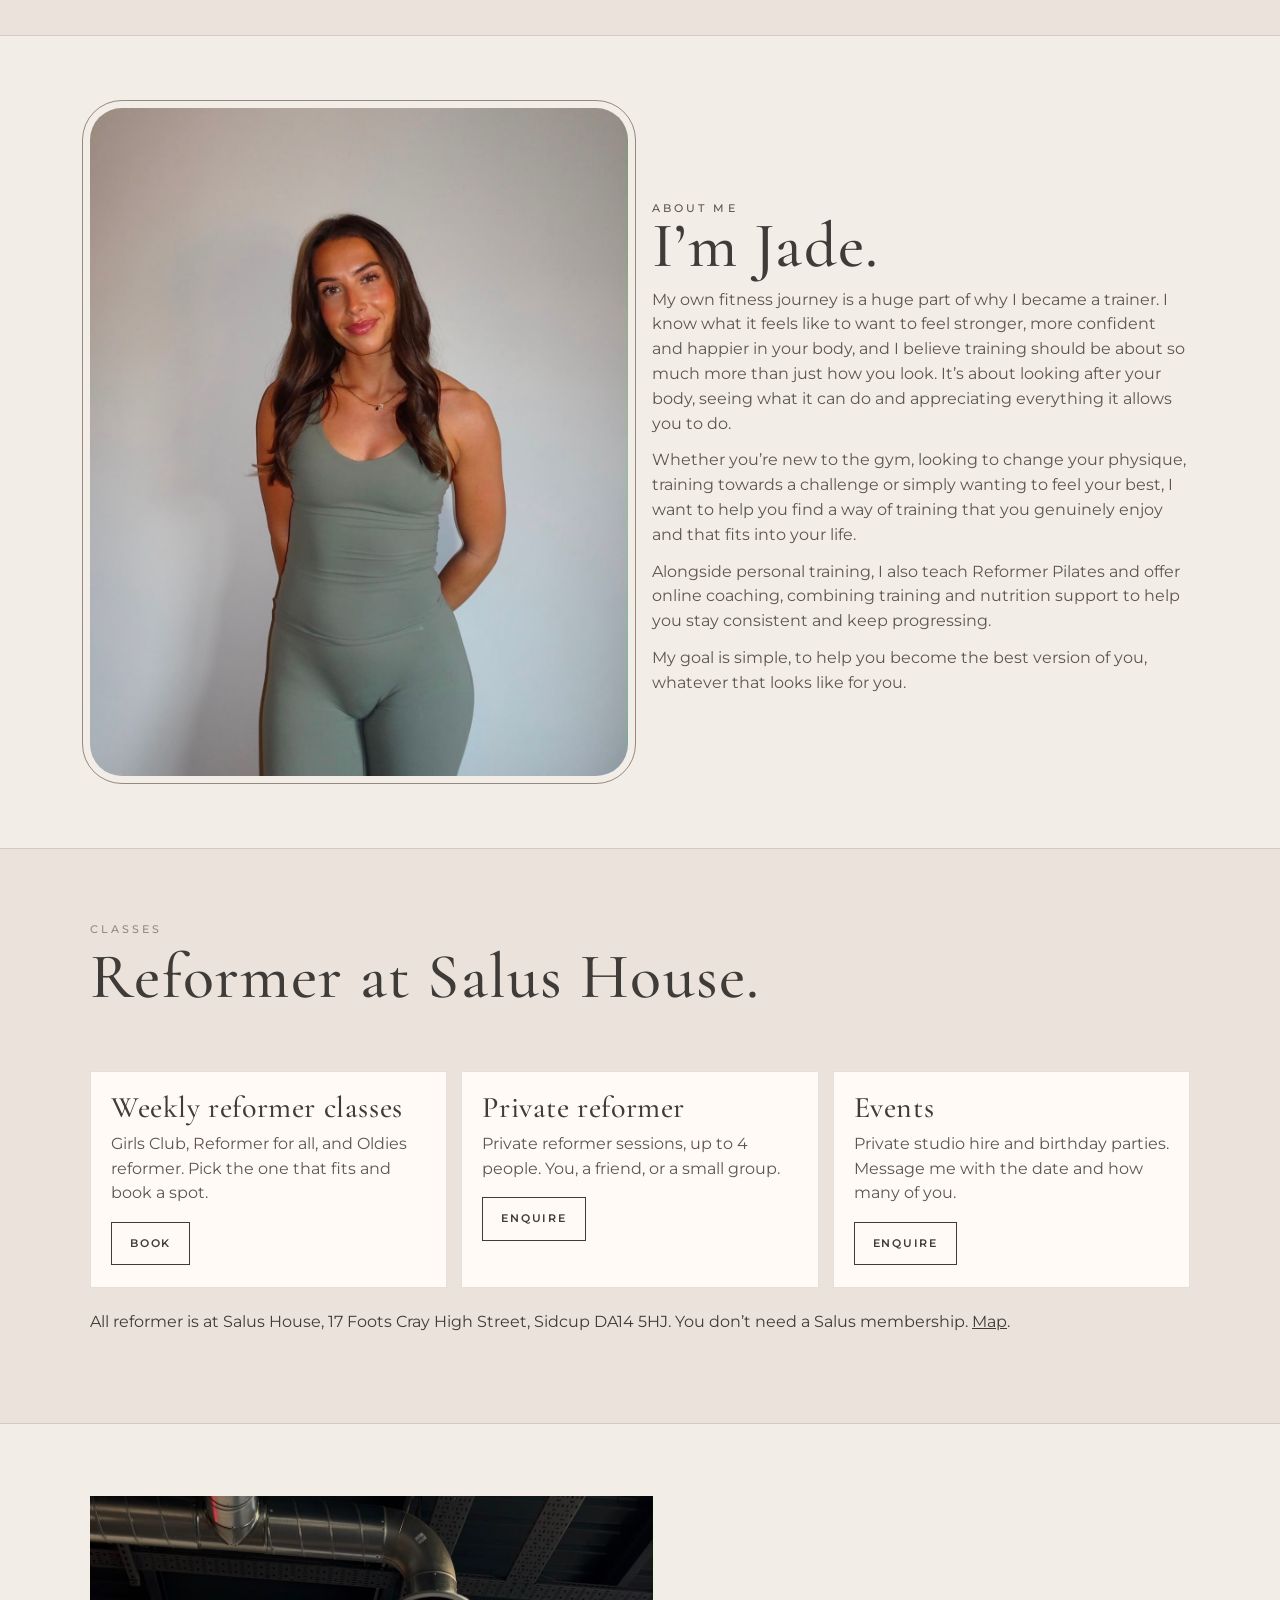
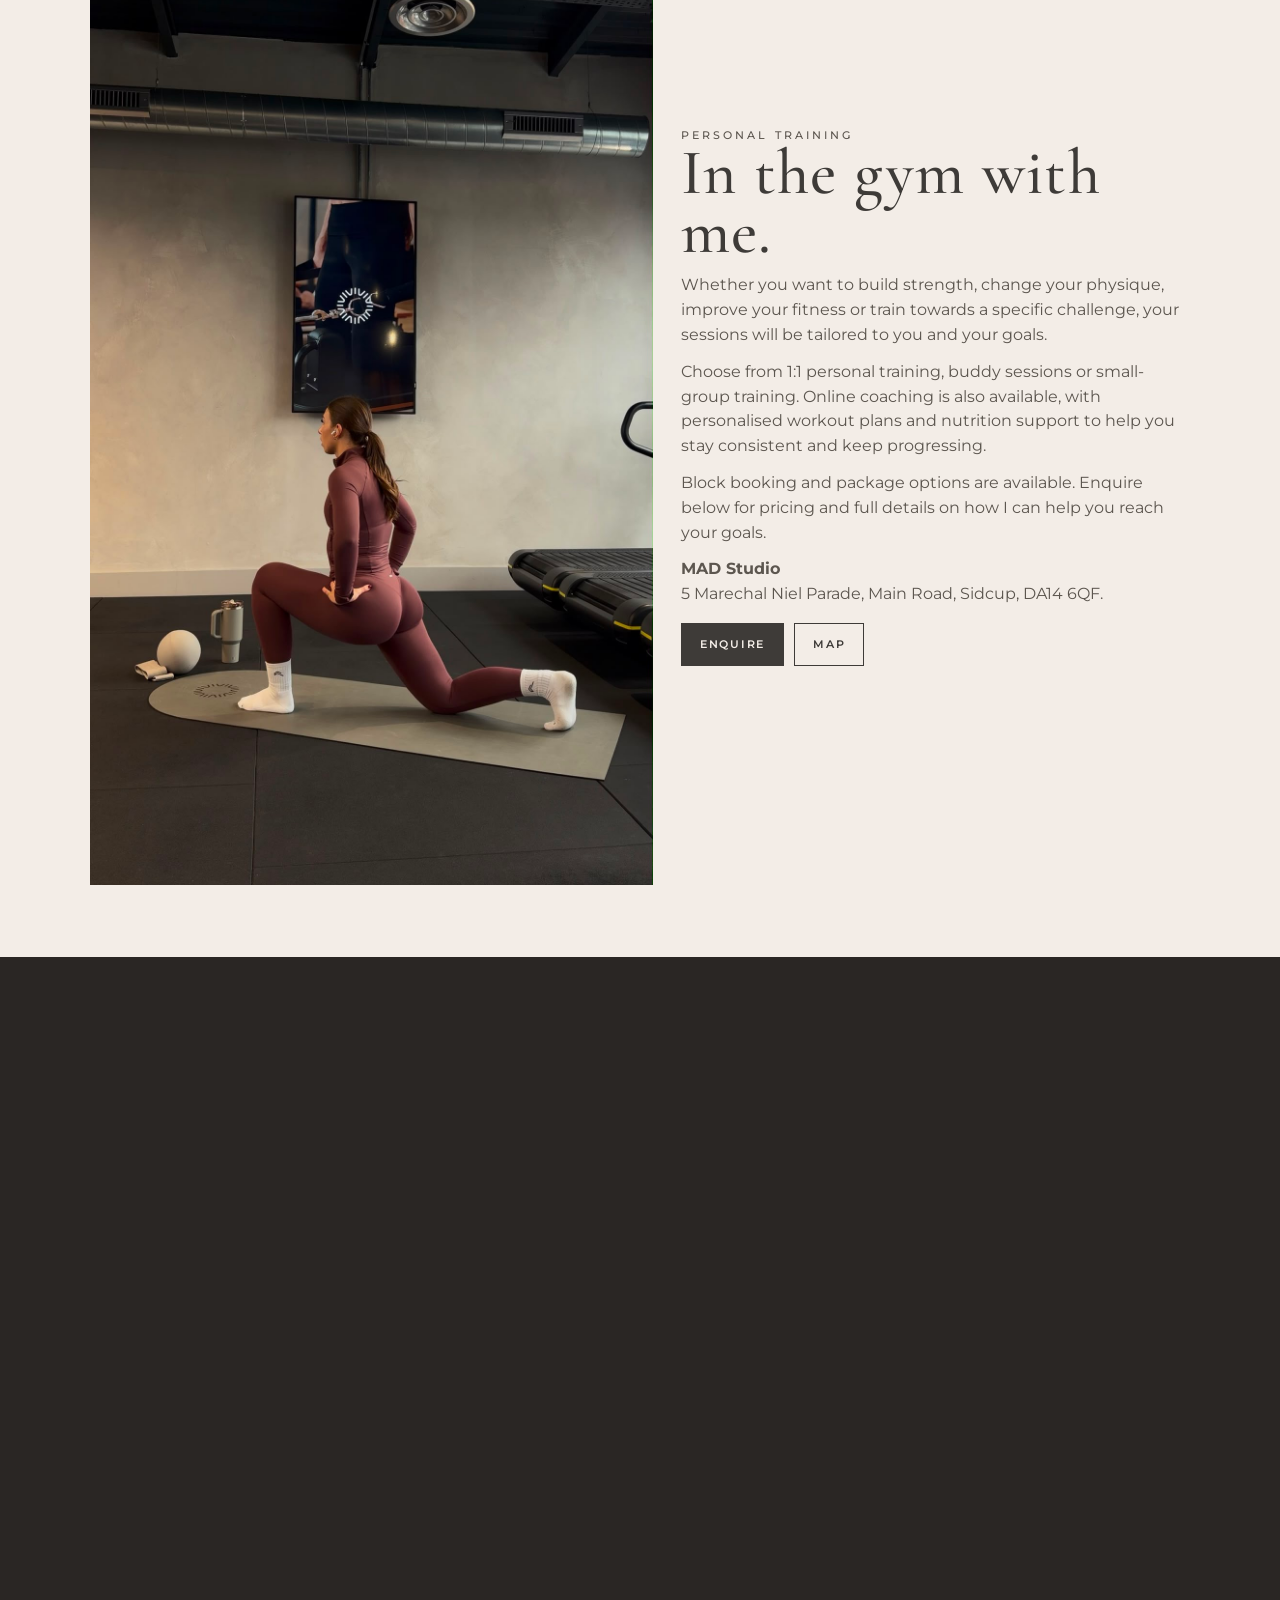
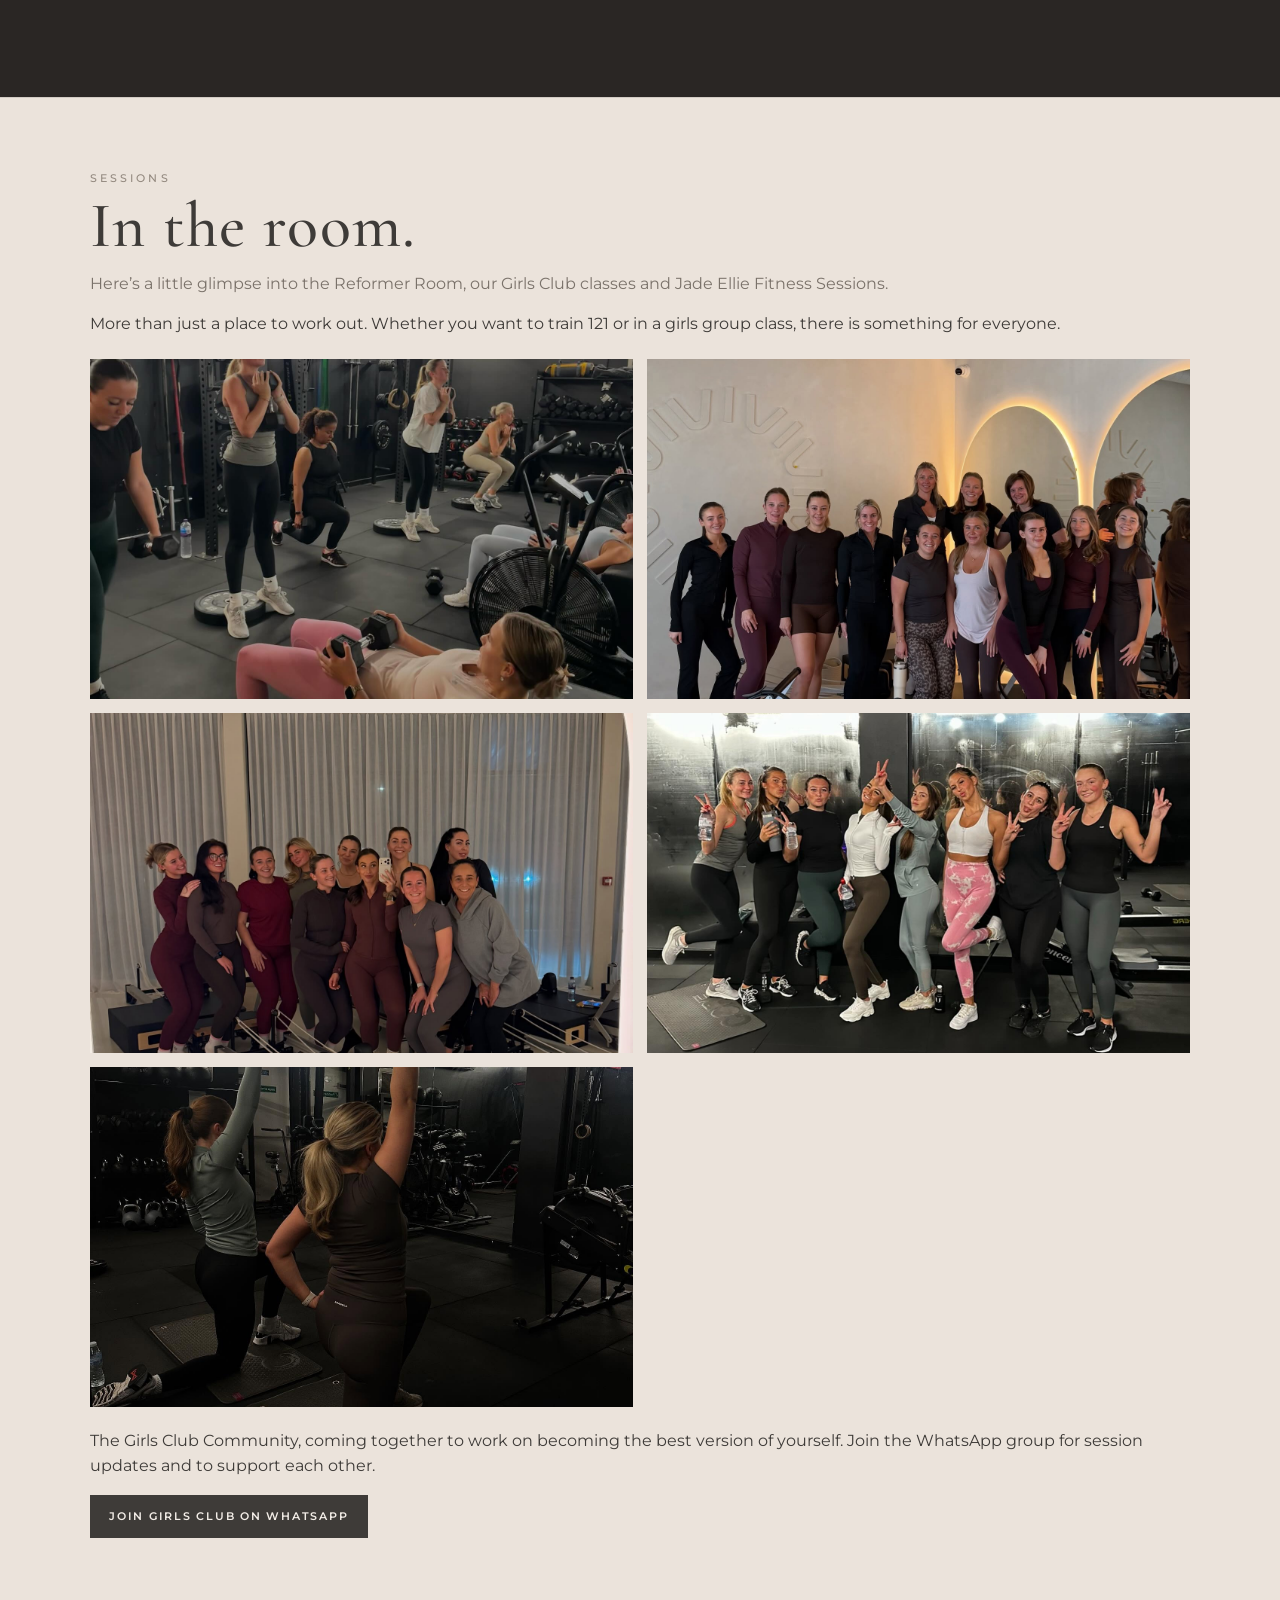
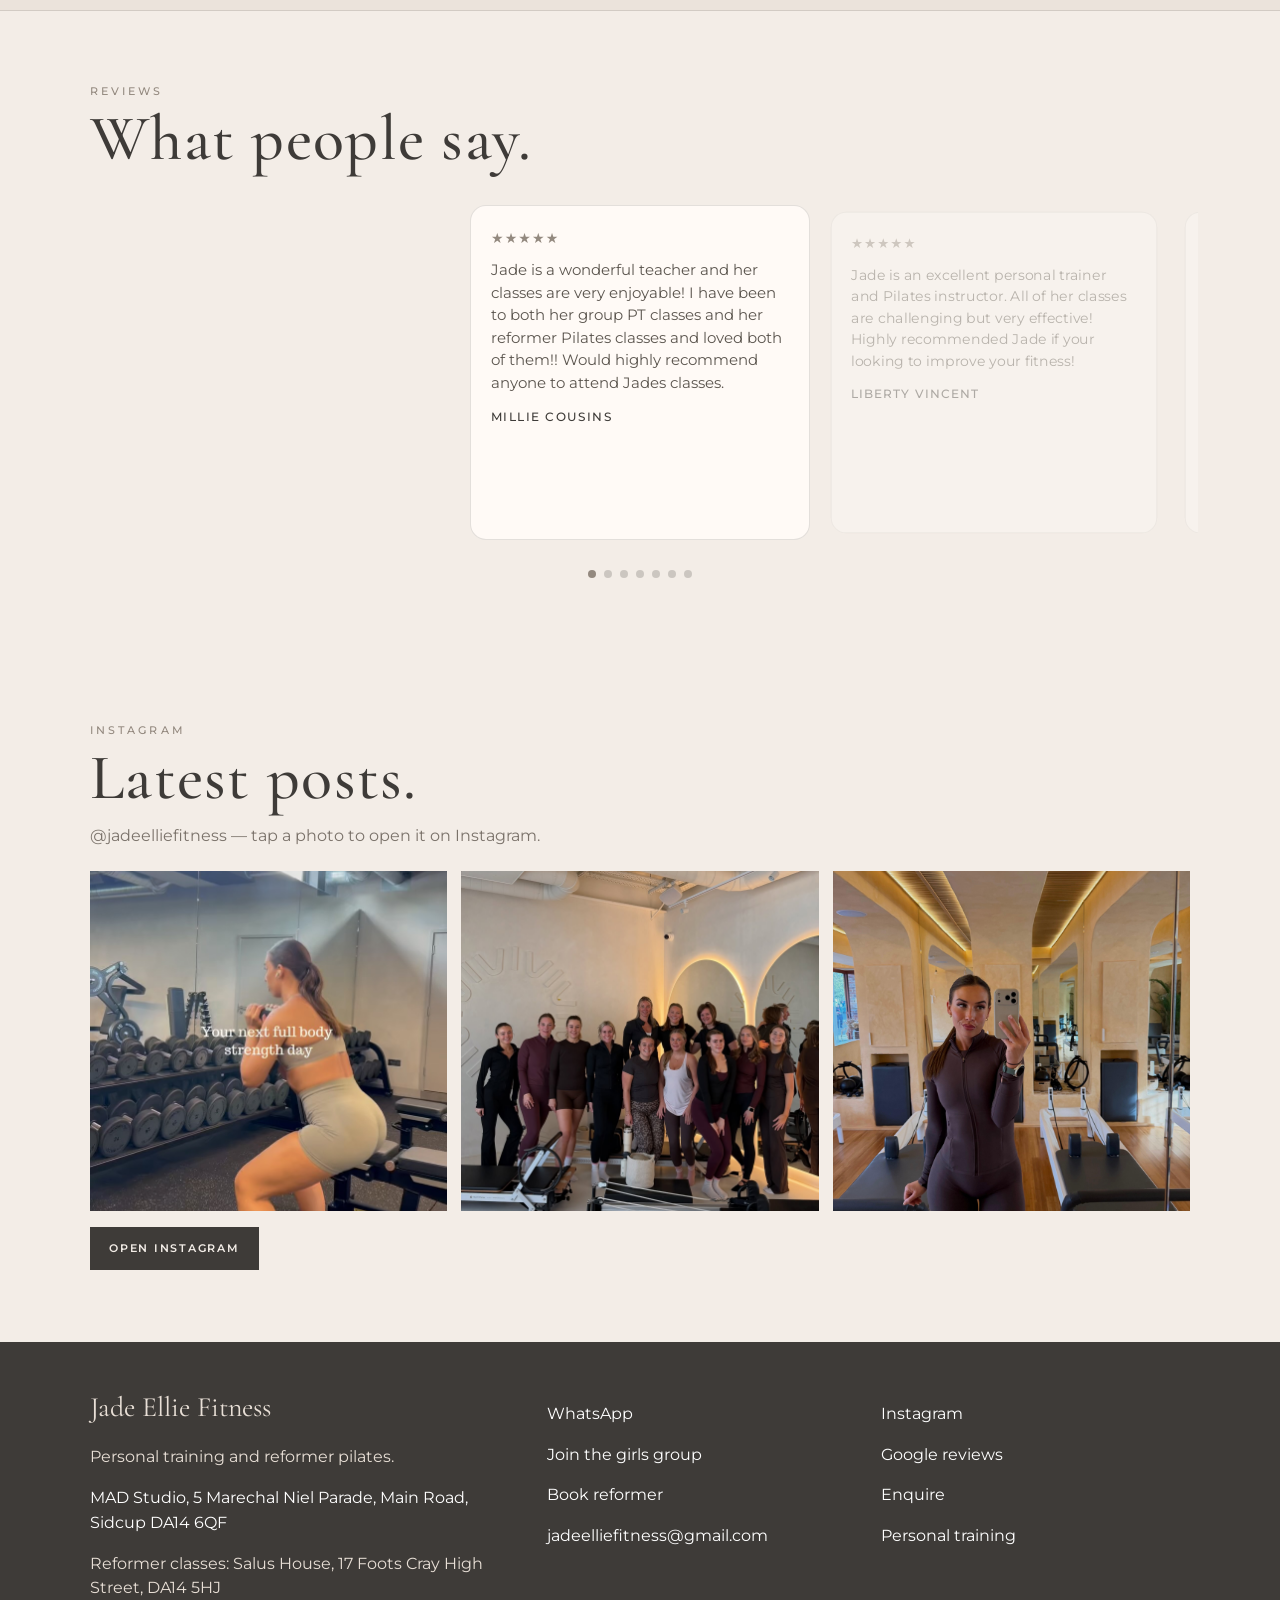
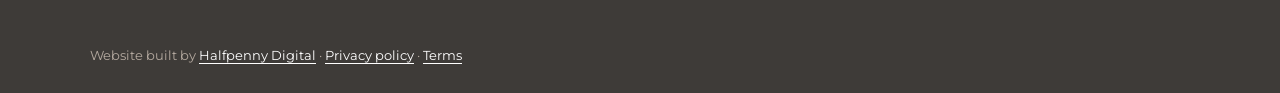
==== commit 60f6e38f: "Add Google Business Profile link to footer" ====
--- a/index.html
+++ b/index.html
@@ -4,7 +4,7 @@
   <meta charset="utf-8" />
   <meta name="viewport" content="width=device-width, initial-scale=1" />
   <title>Jade Ellie Fitness — PT & reformer pilates, Sidcup</title>
-  <meta name="description" content="Personal trainer and Reformer Pilates instructor. Helping you become the best version of you." />
+  <meta name="description" content="Personal trainer and Reformer Pilates instructor in Sidcup. 1:1 PT, small group training, reformer classes and online plans. Message Jade to get started." />
   <link rel="preconnect" href="https://fonts.googleapis.com" />
   <link rel="preconnect" href="https://fonts.gstatic.com" crossorigin />
   <link href="https://fonts.googleapis.com/css2?family=Cormorant+Garamond:ital,wght@0,500;0,600;1,500&family=Montserrat:wght@400;500;600&display=swap" rel="stylesheet" />
@@ -14,6 +14,56 @@
   <link rel="stylesheet" href="css/enquire.css?v=2" />
   <link rel="stylesheet" href="css/mobile-panels.css?v=46" />
   <link rel="stylesheet" href="css/reviews.css?v=4" />
+
+  <link rel="canonical" href="https://www.jadeelliefitness.co.uk/" />
+  <link rel="icon" href="/favicon.svg" type="image/svg+xml" />
+  <meta property="og:type" content="website" />
+  <meta property="og:url" content="https://www.jadeelliefitness.co.uk/" />
+  <meta property="og:title" content="Jade Ellie Fitness — PT & reformer pilates, Sidcup" />
+  <meta property="og:description" content="Personal trainer and Reformer Pilates instructor in Sidcup. 1:1 PT, small group training, reformer classes and online plans. Message Jade to get started." />
+  <meta property="og:image" content="https://www.jadeelliefitness.co.uk/photos/jade-reformer-studio.jpg" />
+  <meta property="og:image:width" content="1200" />
+  <meta property="og:image:height" content="630" />
+  <meta name="twitter:card" content="summary_large_image" />
+  <meta name="twitter:title" content="Jade Ellie Fitness — PT & reformer pilates, Sidcup" />
+  <meta name="twitter:description" content="Personal trainer and Reformer Pilates instructor in Sidcup. 1:1 PT, small group training, reformer classes and online plans. Message Jade to get started." />
+  <meta name="twitter:image" content="https://www.jadeelliefitness.co.uk/photos/jade-reformer-studio.jpg" />
+  <script type="application/ld+json">
+  {
+    "@context": "https://schema.org",
+    "@type": "LocalBusiness",
+    "name": "Jade Ellie Fitness",
+    "description": "Personal trainer and Reformer Pilates instructor in Sidcup.",
+    "url": "https://www.jadeelliefitness.co.uk/",
+    "email": "jadeelliefitness@gmail.com",
+    "sameAs": ["https://www.instagram.com/jadeelliefitness/"],
+    "address": [
+      {
+        "@type": "PostalAddress",
+        "streetAddress": "5 Marechal Niel Parade, Main Road",
+        "addressLocality": "Sidcup",
+        "postalCode": "DA14 6QF",
+        "addressCountry": "GB"
+      },
+      {
+        "@type": "PostalAddress",
+        "streetAddress": "17 Foots Cray High Street",
+        "addressLocality": "Sidcup",
+        "postalCode": "DA14 5HJ",
+        "addressCountry": "GB"
+      }
+    ]
+  }
+  </script>
+  <script>
+    if (location.hostname.indexOf("vercel.app") !== -1) {
+      var m = document.createElement("meta");
+      m.name = "robots";
+      m.content = "noindex, nofollow";
+      document.head.appendChild(m);
+    }
+  </script>
+
 </head>
 <body>
   <div id="site-header"></div>
@@ -248,6 +298,6 @@
   </section>
 
   <div id="site-footer"></div>
-  <script src="js/site.js?v=15"></script>
+  <script src="js/site.js?v=seo15"></script>
 </body>
 </html>
--- a/css/enquire.css
+++ b/css/enquire.css
@@ -101,3 +101,24 @@
 @media (min-width: 820px) {
   .enquire-card { padding: 40px 40px 32px; }
 }
+
+.enquire-label {
+  display: block;
+  font-size: 13px;
+  letter-spacing: 0.04em;
+  color: var(--muted);
+  margin: 16px 0 4px;
+}
+.enquire-input {
+  display: block;
+  width: 100%;
+  border: 0;
+  border-bottom: 1px solid var(--ink);
+  background: transparent;
+  font: inherit;
+  font-size: 16px;
+  color: var(--ink);
+  padding: 10px 0;
+  outline: none;
+  margin-bottom: 8px;
+}
